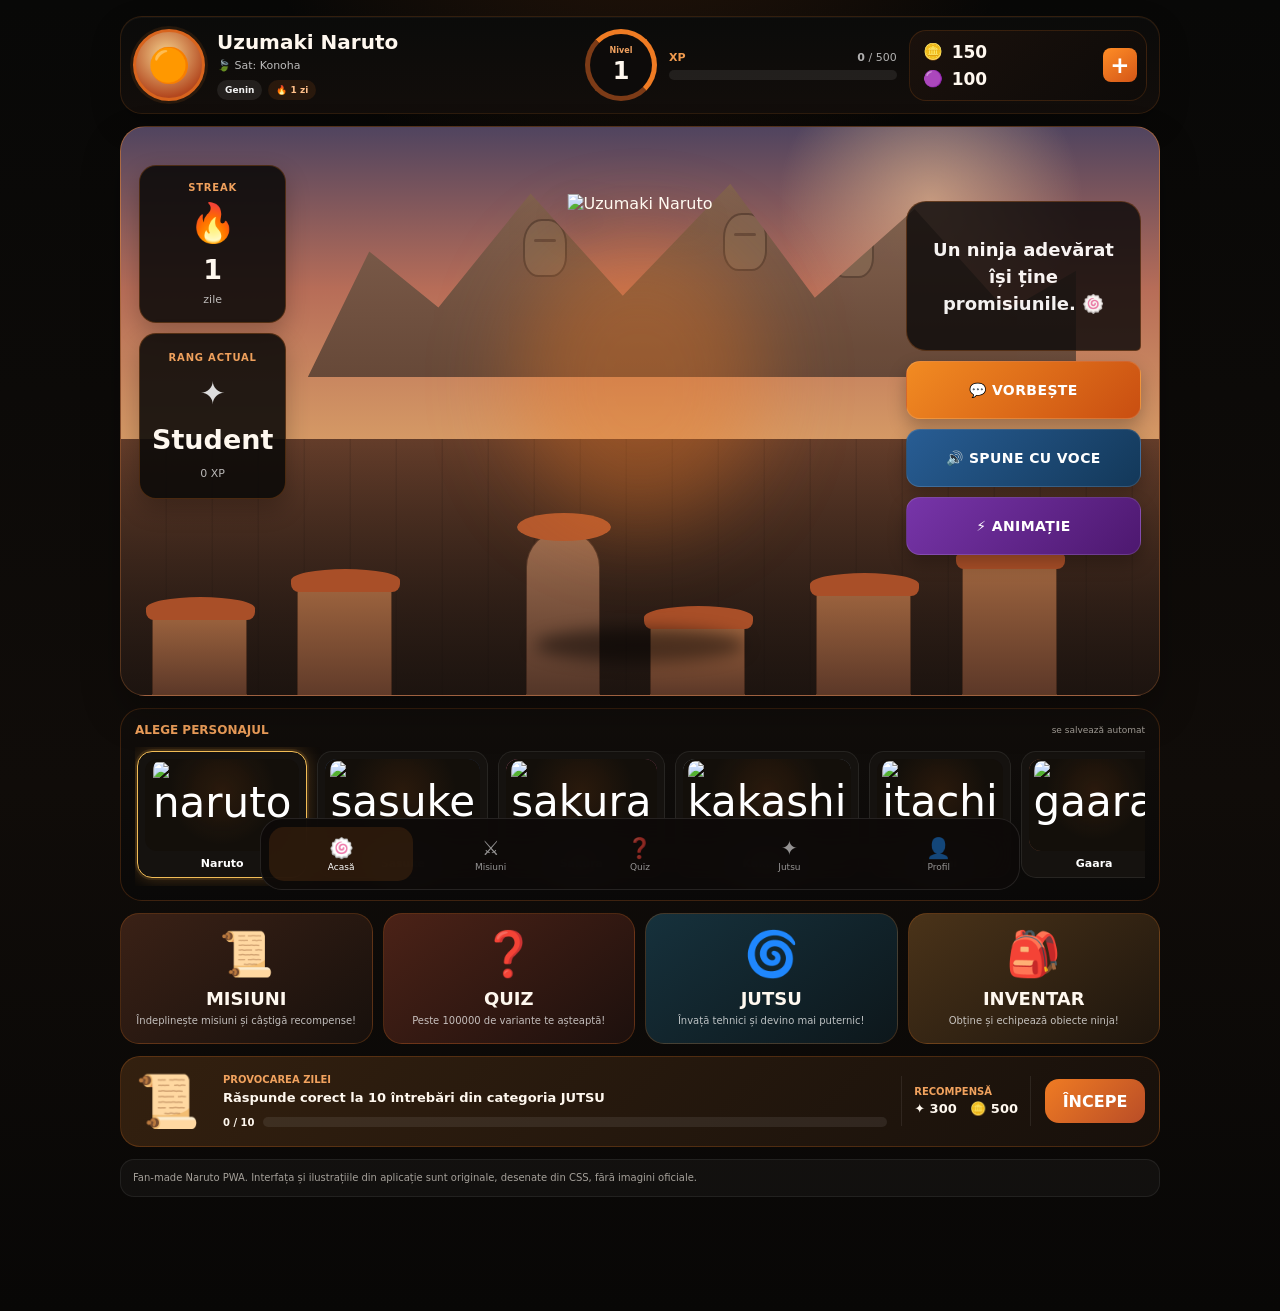
==== index.html @ 69f76f9d "Add files via upload" ====
<!doctype html>
<html lang="ro">
<head>
<meta charset="utf-8">
<meta name="viewport" content="width=device-width,initial-scale=1,maximum-scale=1,user-scalable=no,viewport-fit=cover">
<meta name="theme-color" content="#0a0908">
<meta name="apple-mobile-web-app-capable" content="yes">
<meta name="apple-mobile-web-app-status-bar-style" content="black-translucent">
<meta name="apple-mobile-web-app-title" content="Naruto Quiz">
<title>Calea Ninja</title>
<link rel="manifest" href="./manifest.json">
<link rel="apple-touch-icon" href="./apple-touch-icon.png">
<link rel="stylesheet" href="./style.css?v=9">
</head>
<body class="naruto-home-v3">

<main class="app ninja-dashboard">

  <section class="ninja-profile-top">
    <div class="profile-left">
      <div id="profilePortrait" class="profile-portrait">
        <span id="profilePortraitEmoji">🟠</span>
      </div>

      <div class="profile-copy">
        <strong id="homeName">Uzumaki Naruto</strong>
        <span id="homeSubtitle">🍃 Sat: Konoha</span>
        <div class="profile-rank-row">
          <span id="homeRank" class="rank-badge">Genin</span>
          <span id="homeStreakMini" class="streak-badge">🔥 1 zi</span>
        </div>
      </div>
    </div>

    <div class="profile-level">
      <div class="level-ring">
        <span>Nivel</span>
        <strong id="homeLevel">1</strong>
      </div>

      <div class="level-xp">
        <div class="level-xp-line">
          <strong>XP</strong>
          <span><b id="homeXP">0</b> / <span id="homeXPGoal">500</span></span>
        </div>
        <div class="progress">
          <div id="homeXPProgress"></div>
        </div>
      </div>
    </div>

    <div class="resource-box">
      <div><span>🪙</span><strong id="homeCoins">150</strong></div>
      <div><span>🟣</span><strong id="homeChakra">100</strong></div>
      <button class="resource-plus" type="button" id="resourcePlus">+</button>
    </div>
  </section>

  <section class="village-scene">
    <div class="scene-sky"></div>
    <div class="scene-mountain">
      <div class="mountain-head m1"></div>
      <div class="mountain-head m2"></div>
      <div class="mountain-head m3"></div>
      <div class="mountain-head m4"></div>
    </div>
    <div class="scene-village">
      <span class="house h1"></span>
      <span class="house h2"></span>
      <span class="house h3"></span>
      <span class="house h4"></span>
      <span class="house h5"></span>
      <span class="tower"></span>
    </div>

    <div class="left-status-panel">
      <div class="status-box">
        <span class="status-label">STREAK</span>
        <strong class="big-fire">🔥</strong>
        <strong id="homeStreakBig">1</strong>
        <span>zile</span>
      </div>

      <div class="status-box rank-box">
        <span class="status-label">RANG ACTUAL</span>
        <strong class="rank-icon">✦</strong>
        <strong id="homeRankBig">Genin</strong>
        <span id="homeRankXP">0 XP</span>
      </div>
    </div>

    <div id="heroCharacter" class="hero-character realistic-mode">
      <div class="hero-aura"></div>
      <div class="hero-shadow"></div>

      <img
        id="heroCharacterImage"
        class="hero-character-image"
        src="./assets/characters/naruto.png"
        alt="Personaj ninja"
      >
    </div>

    <div class="right-action-panel">
      <div id="characterSpeech" class="character-speech show">
        Niciodată nu te da înapoi! Adevăratul ninja nu renunță!
      </div>

      <button id="talkCharacter" class="scene-action orange" type="button">
        💬 VORBEȘTE
      </button>

      <button id="voiceCharacter" class="scene-action blue" type="button">
        🔊 SPUNE CU VOCE
      </button>

      <button id="animateCharacter" class="scene-action purple" type="button">
        ⚡ ANIMAȚIE
      </button>
    </div>
  </section>

  <section class="character-select-panel">
    <div class="panel-title-row">
      <strong>ALEGE PERSONAJUL</strong>
      <span>se salvează automat</span>
    </div>

    <div id="characterCarousel" class="character-carousel">
      <button class="character-tile selected" type="button" data-character="naruto">
        <div class="mini-avatar naruto">
          <img src="./assets/characters/naruto.png" alt="naruto">
        </div>
        <strong>Naruto</strong>
      </button>

      <button class="character-tile" type="button" data-character="sasuke">
        <div class="mini-avatar sasuke">
          <img src="./assets/characters/sasuke.png" alt="sasuke">
        </div>
        <strong>Sasuke</strong>
      </button>

      <button class="character-tile" type="button" data-character="sakura">
        <div class="mini-avatar sakura">
          <img src="./assets/characters/sakura.png" alt="sakura">
        </div>
        <strong>Sakura</strong>
      </button>

      <button class="character-tile" type="button" data-character="kakashi">
        <div class="mini-avatar kakashi">
          <img src="./assets/characters/kakashi.png" alt="kakashi">
        </div>
        <strong>Kakashi</strong>
      </button>

      <button class="character-tile" type="button" data-character="itachi">
        <div class="mini-avatar itachi">
          <img src="./assets/characters/itachi.png" alt="itachi">
        </div>
        <strong>Itachi</strong>
      </button>

      <button class="character-tile" type="button" data-character="gaara">
        <div class="mini-avatar gaara">
          <img src="./assets/characters/gaara.png" alt="gaara">
        </div>
        <strong>Gaara</strong>
      </button>
    </div>
  </section>

  <section class="home-feature-grid">
    <a class="feature-tile missions" href="./missions.html">
      <div class="feature-art">📜</div>
      <strong>MISIUNI</strong>
      <span>Îndeplinește misiuni și câștigă recompense!</span>
    </a>

    <a class="feature-tile quiz" href="./quiz.html">
      <div class="feature-art">❓</div>
      <strong>QUIZ</strong>
      <span>Peste 100000 de variante te așteaptă!</span>
    </a>

    <a class="feature-tile jutsu" href="./jutsu.html">
      <div class="feature-art">🌀</div>
      <strong>JUTSU</strong>
      <span>Învață tehnici și devino mai puternic!</span>
    </a>

    <a class="feature-tile inventory" href="./inventory.html">
      <div class="feature-art">🎒</div>
      <strong>INVENTAR</strong>
      <span>Obține și echipează obiecte ninja!</span>
    </a>
  </section>

  <section class="daily-challenge">
    <div class="challenge-icon">📜</div>

    <div class="challenge-copy">
      <span>PROVOCAREA ZILEI</span>
      <strong>Răspunde corect la 10 întrebări din categoria JUTSU</strong>
      <div class="challenge-progress-row">
        <b id="dailyChallengeProgress">0 / 10</b>
        <div class="progress"><div id="dailyChallengeBar"></div></div>
      </div>
    </div>

    <div class="challenge-reward">
      <span>RECOMPENSĂ</span>
      <strong>✦ 300 &nbsp; 🪙 500</strong>
    </div>

    <a class="primary-btn challenge-start" href="./quiz.html">ÎNCEPE</a>
  </section>

  <p class="notice">
    Fan-made Naruto PWA. Interfața și ilustrațiile din aplicație sunt originale, desenate din CSS, fără imagini oficiale.
  </p>
</main>

<nav class="bottom-nav">
  <button type="button" class="nav-item active" data-page="index.html"><span class="nav-icon">🍥</span><span>Acasă</span></button>
  <button type="button" class="nav-item" data-page="missions.html"><span class="nav-icon">⚔️</span><span>Misiuni</span></button>
  <button type="button" class="nav-item" data-page="quiz.html"><span class="nav-icon">❓</span><span>Quiz</span></button>
  <button type="button" class="nav-item" data-page="jutsu.html"><span class="nav-icon">✦</span><span>Jutsu</span></button>
  <button type="button" class="nav-item" data-page="profile.html"><span class="nav-icon">👤</span><span>Profil</span></button>
</nav>

<script src="./app.js?v=9"></script>

<script>
document.addEventListener("DOMContentLoaded",()=>{

  const characters={
    naruto:{
      image:"./assets/characters/naruto.png",
      fullName:"Uzumaki Naruto",
      village:"Konoha",
      rank:"Genin",
      portrait:"🟠",
      main:"#ef7b23",
      dark:"#a7431c",
      hair:"#f0c33f",
      skin:"#e4ad81",
      band:"#27323a",
      aura:"rgba(239,123,35,.34)",
      emblem:"🌀",
      speech:[
        "Niciodată nu te da înapoi! Adevăratul ninja nu renunță!",
        "Hai să ne antrenăm până ajungem la următorul rang! 🔥",
        "Quiz-ul de azi? Îl terminăm fără să renunțăm! ❓",
        "Un ninja adevărat își ține promisiunile. 🍥"
      ]
    },
    sasuke:{
      image:"./assets/characters/sasuke.png",
      fullName:"Uchiha Sasuke",
      village:"Konoha",
      rank:"Genin",
      portrait:"🔵",
      main:"#263d67",
      dark:"#121a2d",
      hair:"#111217",
      skin:"#dfaa82",
      band:"#313843",
      aura:"rgba(78,120,219,.32)",
      emblem:"⚡",
      speech:[
        "Concentrează-te. Fiecare mișcare contează.",
        "Puterea vine din disciplină, nu din grabă.",
        "Alege răspunsul după ce ai analizat toate variantele.",
        "Antrenamentul începe atunci când ceilalți se opresc."
      ]
    },
    sakura:{
      image:"./assets/characters/sakura.png",
      fullName:"Haruno Sakura",
      village:"Konoha",
      rank:"Chunin",
      portrait:"🌸",
      main:"#c94f7d",
      dark:"#793047",
      hair:"#f083a6",
      skin:"#efb28d",
      band:"#732f46",
      aura:"rgba(235,105,153,.30)",
      emblem:"🌸",
      speech:[
        "Forța și controlul merg împreună. 🌸",
        "Nu subestima niciodată cât de mult poți progresa.",
        "Un ninja bun învață și din greșeli.",
        "Hai să câștigăm XP și să urcăm în rang!"
      ]
    },
    kakashi:{
      image:"./assets/characters/kakashi.png",
      fullName:"Hatake Kakashi",
      village:"Konoha",
      rank:"Jonin",
      portrait:"⚪",
      main:"#48586a",
      dark:"#27303a",
      hair:"#d6d8dc",
      skin:"#cfa27f",
      band:"#273a50",
      aura:"rgba(180,200,220,.26)",
      emblem:"📘",
      speech:[
        "Cei care își abandonează camarazii sunt mai răi decât gunoiul.",
        "Graba te face să ratezi detalii importante.",
        "Citește întrebarea de două ori înainte să răspunzi.",
        "Experiența vine din misiuni, nu doar din teorie."
      ]
    },
    itachi:{
      image:"./assets/characters/itachi.png",
      fullName:"Uchiha Itachi",
      village:"Konoha",
      rank:"ANBU",
      portrait:"🔴",
      main:"#2b2328",
      dark:"#151216",
      hair:"#171217",
      skin:"#d5a17e",
      band:"#34242c",
      aura:"rgba(196,55,63,.30)",
      emblem:"🔴",
      speech:[
        "Adevărata putere începe cu înțelegerea.",
        "Nu tot ceea ce vezi spune întreaga poveste.",
        "Răbdarea este uneori cea mai puternică tehnică.",
        "Învață înainte să judeci."
      ]
    },
    gaara:{
      image:"./assets/characters/gaara.png",
      fullName:"Gaara",
      village:"Sunagakure",
      rank:"Kazekage",
      portrait:"🟤",
      main:"#6f4231",
      dark:"#40281f",
      hair:"#a64935",
      skin:"#e0a37f",
      band:"#49302b",
      aura:"rgba(190,110,61,.29)",
      emblem:"砂",
      speech:[
        "Protejează ceea ce îți este important.",
        "Singurătatea poate fi transformată în putere.",
        "Un lider bun își înțelege oamenii.",
        "Rămâi calm. Nisipul se mișcă înaintea ta."
      ]
    }
  };

  const profile=NinjaApp.getProfile();
  const xp=Number(profile.xp||0);
  const rank=NinjaApp.rankFromXP(xp);

  const level=Math.max(1,Math.floor(xp/500)+1);
  const levelStart=(level-1)*500;
  const levelGoal=level*500;
  const levelProgress=Math.max(0,Math.min(100,((xp-levelStart)/(levelGoal-levelStart))*100));

  document.getElementById("homeXP").textContent=xp;
  document.getElementById("homeXPGoal").textContent=levelGoal;
  document.getElementById("homeXPProgress").style.width=levelProgress+"%";
  document.getElementById("homeLevel").textContent=level;
  document.getElementById("homeCoins").textContent=profile.coins||150;
  document.getElementById("homeChakra").textContent=Math.max(100,Math.floor(xp/10)+100);
  document.getElementById("homeStreakMini").textContent="🔥 "+(profile.streak||1)+" "+((profile.streak||1)===1?"zi":"zile");
  document.getElementById("homeStreakBig").textContent=profile.streak||1;
  document.getElementById("homeRankBig").textContent=rank;
  document.getElementById("homeRankXP").textContent=xp+" XP";

  const correct=Number(profile.quizCorrect||0);
  const challenge=Math.min(10,correct%11);
  document.getElementById("dailyChallengeProgress").textContent=challenge+" / 10";
  document.getElementById("dailyChallengeBar").style.width=(challenge*10)+"%";

  const hero=document.getElementById("heroCharacter");
  const heroImage=document.getElementById("heroCharacterImage");
  const speech=document.getElementById("characterSpeech");
  const portrait=document.getElementById("profilePortrait");
  const portraitEmoji=document.getElementById("profilePortraitEmoji");
  let active=localStorage.getItem("narutoSelectedCharacter")||"naruto";
  if(!characters[active]) active="naruto";
  let lastSpeech="";

  function applyCharacter(key,announce=true){
    if(!characters[key]) return;
    active=key;
    localStorage.setItem("narutoSelectedCharacter",key);
    const c=characters[key];

    hero.style.setProperty("--hero-main",c.main);
    hero.style.setProperty("--hero-dark",c.dark);
    hero.style.setProperty("--hero-hair",c.hair);
    hero.style.setProperty("--hero-skin",c.skin);
    hero.style.setProperty("--hero-band",c.band);
    hero.style.setProperty("--hero-aura",c.aura);
    heroImage.src=c.image;
    heroImage.alt=c.fullName;

    const oldEmblem=document.getElementById("heroEmblem");
    if(oldEmblem) oldEmblem.textContent=c.emblem;
    document.getElementById("homeName").textContent=c.fullName;
    document.getElementById("homeSubtitle").textContent="🍃 Sat: "+c.village;
    document.getElementById("homeRank").textContent=c.rank;
    portraitEmoji.textContent=c.portrait;

    document.querySelectorAll(".character-tile").forEach(tile=>{
      tile.classList.toggle("selected",tile.dataset.character===key);
    });

    if(announce){
      speech.textContent="Ai ales "+c.fullName+".";
      speech.classList.add("show");
      setTimeout(()=>speech.classList.remove("show"),2200);
    }
  }

  function randomSpeech(){
    const c=characters[active];
    let choices=c.speech.filter(s=>s!==lastSpeech);
    if(!choices.length) choices=c.speech.slice();
    const text=choices[Math.floor(Math.random()*choices.length)];
    lastSpeech=text;
    return text;
  }

  function showSpeech(useVoice){
    const text=randomSpeech();
    speech.textContent=text;
    speech.classList.add("show");
    hero.classList.add("talking");

    setTimeout(()=>{
      speech.classList.remove("show");
      hero.classList.remove("talking");
    },5000);

    if(useVoice && "speechSynthesis" in window){
      speechSynthesis.cancel();
      const utterance=new SpeechSynthesisUtterance(text);
      utterance.lang="ro-RO";
      utterance.rate=.94;
      utterance.pitch=1;
      utterance.onend=()=>hero.classList.remove("talking");
      speechSynthesis.speak(utterance);
    }
  }

  document.querySelectorAll(".character-tile").forEach(tile=>{
    tile.addEventListener("click",()=>applyCharacter(tile.dataset.character,true));
  });

  document.getElementById("talkCharacter").addEventListener("click",()=>showSpeech(false));
  document.getElementById("voiceCharacter").addEventListener("click",()=>showSpeech(true));

  document.getElementById("animateCharacter").addEventListener("click",()=>{
    hero.classList.remove("attack");
    void hero.offsetWidth;
    hero.classList.add("attack");
    speech.textContent="Jutsu de antrenament! ⚡";
    speech.classList.add("show");
    setTimeout(()=>{
      hero.classList.remove("attack");
      speech.classList.remove("show");
    },1700);
  });

  document.getElementById("resourcePlus").addEventListener("click",()=>{
    alert("Magazinul de Ryo și chakra îl putem adăuga în următoarea versiune.");
  });

  applyCharacter(active,false);
  setTimeout(()=>showSpeech(false),900);
});
</script>

</body>
</html>
---- style.css ----
:root{
  --bg:#0c0a09;
  --panel:#17120f;
  --panel2:#211812;
  --line:rgba(255,255,255,.10);
  --text:#fff8ef;
  --muted:rgba(255,248,239,.62);
  --accent:#ef7b23;
  --accent2:#b94d27;
  --gold:#f0c765;
  --green:#5fd68a;
  --red:#ee6269;
}
*{box-sizing:border-box}
html{background:var(--bg);color-scheme:dark}
body{
  margin:0;
  min-height:100vh;
  min-height:100dvh;
  color:var(--text);
  background:
    radial-gradient(circle at 15% 0%,rgba(239,123,35,.20),transparent 28%),
    radial-gradient(circle at 92% 25%,rgba(185,77,39,.16),transparent 30%),
    linear-gradient(180deg,#0c0a09,#120d0b 62%,#090807);
  font-family:Inter,system-ui,-apple-system,BlinkMacSystemFont,"Segoe UI",sans-serif;
  -webkit-tap-highlight-color:transparent;
}
button,input,select{font:inherit}
button{touch-action:manipulation}
a{color:inherit}
.app{
  width:min(calc(100% - 24px),760px);
  margin:0 auto;
  padding:calc(env(safe-area-inset-top) + 16px) 0 calc(104px + env(safe-area-inset-bottom));
}
.topbar{
  display:flex;align-items:center;justify-content:space-between;gap:12px;margin-bottom:14px
}
.brand{min-width:0}
.brand small{
  display:block;color:var(--accent);font-size:10px;font-weight:900;letter-spacing:2.8px
}
.brand h1{margin:5px 0 0;font-size:30px;line-height:1.05}
.hero,.card{
  border:1px solid var(--line);
  border-radius:24px;
  background:linear-gradient(145deg,rgba(255,255,255,.07),rgba(255,255,255,.025));
  backdrop-filter:blur(14px);
  -webkit-backdrop-filter:blur(14px);
}
.hero{position:relative;overflow:hidden;padding:20px}
.hero:before{
  content:"";position:absolute;width:180px;height:180px;right:-80px;top:-85px;border-radius:50%;
  background:rgba(239,123,35,.18);filter:blur(12px)
}
.kicker{color:var(--accent);font-size:10px;font-weight:900;letter-spacing:2px}
.hero h2{margin:8px 0 7px;font-size:26px}
.hero p{margin:0;color:var(--muted);line-height:1.55}
.install-btn,.primary-btn,.ghost-btn,.danger-btn{
  border:0;border-radius:14px;min-height:44px;padding:10px 13px;cursor:pointer
}
.install-btn,.primary-btn{
  background:linear-gradient(135deg,var(--accent),var(--accent2));
  color:white;font-weight:800
}
.ghost-btn{background:rgba(255,255,255,.07);color:white}
.danger-btn{
  background:rgba(238,98,105,.13);color:#ffc0c3;border:1px solid rgba(238,98,105,.24)
}
.stats{
  display:grid;grid-template-columns:repeat(4,minmax(0,1fr));gap:8px;margin-top:15px
}
.stat{
  padding:11px 8px;border:1px solid rgba(255,255,255,.07);border-radius:15px;
  background:rgba(255,255,255,.04);text-align:center
}
.stat strong{display:block;font-size:17px}
.stat span{display:block;margin-top:3px;color:var(--muted);font-size:8px;font-weight:800;letter-spacing:1px}
.section-title{
  display:flex;align-items:flex-end;justify-content:space-between;gap:12px;margin:20px 2px 9px
}
.section-title h2{margin:0;font-size:20px}
.section-title span{color:var(--muted);font-size:10px}
.grid{display:grid;grid-template-columns:repeat(2,minmax(0,1fr));gap:10px}
.action-card{
  display:block;padding:15px;border:1px solid var(--line);border-radius:20px;
  background:rgba(255,255,255,.045);text-decoration:none
}
.action-card .icon{font-size:28px}
.action-card strong{display:block;margin-top:8px;font-size:14px}
.action-card span{display:block;margin-top:4px;color:var(--muted);font-size:10px;line-height:1.4}
.card{padding:16px;margin-top:10px}
.card h3{margin:0 0 8px;font-size:17px}
.muted{color:var(--muted);font-size:12px;line-height:1.5}
.progress{height:10px;overflow:hidden;border-radius:999px;background:rgba(255,255,255,.08)}
.progress>div{
  height:100%;width:0%;border-radius:inherit;background:linear-gradient(90deg,var(--accent2),var(--accent),var(--gold));
  transition:width .35s ease
}
.bottom-nav{
  position:fixed;left:50%;transform:translateX(-50%);
  bottom:calc(10px + env(safe-area-inset-bottom));z-index:1000;
  width:min(calc(100% - 20px),760px);
  display:grid;grid-template-columns:repeat(5,1fr);gap:5px;padding:8px;
  border:1px solid rgba(255,255,255,.10);border-radius:22px;
  background:rgba(13,10,9,.94);backdrop-filter:blur(16px);-webkit-backdrop-filter:blur(16px)
}
.nav-item{
  min-width:0;min-height:54px;padding:6px 2px;border:0;border-radius:15px;background:transparent;
  color:rgba(255,255,255,.56);font-size:9px;cursor:pointer
}
.nav-item span{display:block}
.nav-item .nav-icon{font-size:20px;margin-bottom:2px}
.nav-item.active{background:rgba(239,123,35,.13);color:white}
.quiz-shell{max-width:700px;margin:0 auto}
.quiz-top{display:flex;align-items:center;justify-content:space-between;gap:10px;margin-bottom:10px}
.quiz-badge{
  padding:7px 10px;border-radius:999px;background:rgba(239,123,35,.13);
  color:#ffc28d;font-size:10px;font-weight:900
}
.filters{display:grid;grid-template-columns:repeat(2,minmax(0,1fr));gap:8px;margin-bottom:10px}
.select{
  width:100%;min-height:46px;padding:10px 12px;border:1px solid var(--line);
  border-radius:14px;background:#181310;color:white;outline:none
}
.question-card{
  padding:20px;border:1px solid var(--line);border-radius:24px;background:rgba(255,255,255,.045)
}
.question-card h2{font-size:21px;line-height:1.35;margin:8px 0 18px}
.answers{display:grid;gap:9px}
.answer{
  width:100%;min-height:54px;padding:12px 14px;border:1px solid rgba(255,255,255,.09);
  border-radius:16px;background:rgba(255,255,255,.045);color:white;text-align:left;cursor:pointer
}
.answer.correct{border-color:rgba(95,214,138,.45);background:rgba(95,214,138,.14)}
.answer.wrong{border-color:rgba(238,98,105,.45);background:rgba(238,98,105,.14)}
.answer:disabled{cursor:default}
.quiz-footer{display:flex;align-items:center;justify-content:space-between;gap:10px;margin-top:14px}
.quiz-message{min-height:20px;color:#ffc7a2;font-size:12px}
.mission{
  display:flex;align-items:center;gap:12px;padding:13px 0;border-bottom:1px solid rgba(255,255,255,.06)
}
.mission:last-child{border-bottom:0}
.mission-icon{
  flex:0 0 42px;width:42px;height:42px;display:grid;place-items:center;border-radius:14px;
  background:rgba(239,123,35,.12);font-size:20px
}
.mission-copy{flex:1;min-width:0}
.mission-copy strong{display:block;font-size:13px}
.mission-copy span{display:block;margin-top:3px;color:var(--muted);font-size:10px}
.profile-form{display:grid;gap:10px}
.field label{display:block;margin-bottom:5px;color:#f2a66a;font-size:9px;font-weight:900;letter-spacing:1.6px}
.field input,.field select{
  width:100%;min-height:48px;padding:11px 12px;border:1px solid var(--line);
  border-radius:14px;background:#17120f;color:white;outline:none;font-size:16px
}
.jutsu-grid{display:grid;grid-template-columns:repeat(2,minmax(0,1fr));gap:9px}
.jutsu{
  padding:14px;border:1px solid var(--line);border-radius:18px;background:rgba(255,255,255,.04)
}
.jutsu strong{display:block;font-size:13px}
.jutsu span{display:block;margin-top:5px;color:var(--muted);font-size:10px;line-height:1.4}
.rank-chip{
  display:inline-block;margin-top:8px;padding:4px 7px;border-radius:999px;
  background:rgba(240,199,101,.10);color:#f4d889;font-size:8px;font-weight:900
}
.notice{
  margin-top:12px;padding:11px 12px;border:1px solid rgba(255,255,255,.07);
  border-radius:14px;background:rgba(255,255,255,.035);color:var(--muted);font-size:10px;line-height:1.45
}
@media(max-width:520px){
  .stats{grid-template-columns:repeat(2,minmax(0,1fr))}
  .grid,.jutsu-grid{grid-template-columns:1fr}
  .brand h1{font-size:27px}
}
@media(max-width:360px){
  .app{width:min(calc(100% - 16px),760px)}
  .bottom-nav{width:calc(100% - 12px)}
  .nav-item{font-size:8px}
  .nav-item .nav-icon{font-size:18px}
}
@media(prefers-reduced-motion:reduce){
  *{scroll-behavior:auto!important;transition:none!important;animation:none!important}
}


/* =========================================================
   PERSONAJ NINJA ANIMAT - HOME v2
========================================================= */

.character-card{
  position:relative;
  overflow:hidden;
  margin-top:14px;
  padding:18px;
  border:1px solid var(--line);
  border-radius:24px;
  background:
    radial-gradient(circle at 50% 20%,rgba(239,123,35,.16),transparent 34%),
    linear-gradient(145deg,rgba(255,255,255,.065),rgba(255,255,255,.025));
}

.character-stage{
  position:relative;
  display:grid;
  place-items:center;
  min-height:250px;
  border-radius:20px;
  background:
    radial-gradient(circle at 50% 72%,rgba(239,123,35,.10),transparent 34%),
    rgba(255,255,255,.025);
  overflow:hidden;
}

.character-aura{
  position:absolute;
  width:150px;
  height:150px;
  border-radius:50%;
  background:rgba(239,123,35,.16);
  filter:blur(24px);
  animation:ninjaAura 2.6s ease-in-out infinite;
}

.character-avatar{
  position:relative;
  z-index:2;
  width:150px;
  height:190px;
  display:grid;
  place-items:center;
  transform-origin:50% 100%;
  animation:ninjaIdle 2.2s ease-in-out infinite;
}

.ninja-head{
  position:absolute;
  top:16px;
  width:88px;
  height:88px;
  border-radius:50%;
  background:linear-gradient(145deg,#f4c39c,#c88962);
  border:3px solid rgba(255,255,255,.18);
  box-shadow:0 9px 24px rgba(0,0,0,.28);
}

.ninja-hair{
  position:absolute;
  top:-9px;
  left:7px;
  right:7px;
  height:38px;
  border-radius:50% 50% 36% 36%;
  background:var(--char-hair,#1d1715);
  clip-path:polygon(0 50%,10% 18%,22% 34%,33% 0,44% 35%,56% 5%,66% 34%,80% 8%,100% 52%,92% 100%,8% 100%);
}

.ninja-band{
  position:absolute;
  left:4px;
  right:4px;
  top:31px;
  height:19px;
  border-radius:8px;
  background:var(--char-band,#343434);
  border:1px solid rgba(255,255,255,.24);
}

.ninja-band::after{
  content:"◉";
  position:absolute;
  left:50%;
  top:50%;
  transform:translate(-50%,-52%);
  color:#ddd;
  font-size:11px;
}

.ninja-eye{
  position:absolute;
  top:56px;
  width:11px;
  height:7px;
  border-radius:50%;
  background:#19130f;
  animation:ninjaBlink 4.5s infinite;
}
.ninja-eye.left{left:25px}
.ninja-eye.right{right:25px}

.ninja-mouth{
  position:absolute;
  left:50%;
  bottom:13px;
  width:18px;
  height:6px;
  transform:translateX(-50%);
  border-bottom:2px solid rgba(72,32,24,.7);
  border-radius:50%;
}

.ninja-body{
  position:absolute;
  top:94px;
  width:104px;
  height:90px;
  border-radius:26px 26px 18px 18px;
  background:linear-gradient(150deg,var(--char-main,#ef7b23),var(--char-dark,#9f3f20));
  border:2px solid rgba(255,255,255,.12);
  box-shadow:0 12px 24px rgba(0,0,0,.25);
}

.ninja-body::before,
.ninja-body::after{
  content:"";
  position:absolute;
  top:14px;
  width:26px;
  height:72px;
  border-radius:14px;
  background:var(--char-dark,#9f3f20);
}
.ninja-body::before{left:-17px;transform:rotate(10deg)}
.ninja-body::after{right:-17px;transform:rotate(-10deg)}

.ninja-emblem{
  position:absolute;
  left:50%;
  top:22px;
  transform:translateX(-50%);
  width:34px;
  height:34px;
  display:grid;
  place-items:center;
  border-radius:50%;
  background:rgba(0,0,0,.20);
  color:white;
  font-size:16px;
}

.character-shadow{
  position:absolute;
  bottom:25px;
  width:120px;
  height:22px;
  border-radius:50%;
  background:rgba(0,0,0,.34);
  filter:blur(7px);
  animation:ninjaShadow 2.2s ease-in-out infinite;
}

.character-bubble{
  position:absolute;
  z-index:5;
  top:12px;
  right:12px;
  width:min(220px,58%);
  padding:10px 12px;
  border:1px solid rgba(255,255,255,.10);
  border-radius:16px 16px 5px 16px;
  background:rgba(15,12,10,.92);
  color:white;
  font-size:11px;
  line-height:1.45;
  opacity:0;
  transform:translateY(6px) scale(.96);
  transition:.24s ease;
  pointer-events:none;
}
.character-bubble.show{
  opacity:1;
  transform:translateY(0) scale(1);
}

.character-info{
  display:flex;
  align-items:center;
  justify-content:space-between;
  gap:12px;
  margin-top:12px;
}
.character-name-wrap{min-width:0}
.character-name-wrap small{
  display:block;
  color:var(--muted);
  font-size:9px;
  font-weight:850;
  letter-spacing:1.4px;
}
.character-name-wrap strong{
  display:block;
  margin-top:3px;
  font-size:19px;
}

.character-actions{
  display:flex;
  flex-wrap:wrap;
  gap:8px;
  margin-top:12px;
}
.character-actions button{
  flex:1 1 120px;
}

.character-picker{
  display:grid;
  grid-template-columns:repeat(3,minmax(0,1fr));
  gap:8px;
  margin-top:12px;
}
.character-choice{
  min-height:72px;
  padding:9px;
  border:1px solid rgba(255,255,255,.08);
  border-radius:16px;
  background:rgba(255,255,255,.035);
  color:white;
  text-align:center;
  cursor:pointer;
}
.character-choice.selected{
  border-color:rgba(239,123,35,.55);
  background:rgba(239,123,35,.10);
  box-shadow:0 0 0 2px rgba(239,123,35,.08);
}
.character-choice span{
  display:block;
  font-size:25px;
}
.character-choice strong{
  display:block;
  margin-top:4px;
  font-size:10px;
}

.character-avatar.talking{
  animation:ninjaTalk .36s ease-in-out infinite alternate;
}
.character-avatar.attack{
  animation:ninjaAttack .55s ease;
}

@keyframes ninjaIdle{
  0%,100%{transform:translateY(0) rotate(-.4deg)}
  50%{transform:translateY(-7px) rotate(.6deg)}
}
@keyframes ninjaAura{
  0%,100%{opacity:.45;transform:scale(.88)}
  50%{opacity:.95;transform:scale(1.12)}
}
@keyframes ninjaShadow{
  0%,100%{transform:scaleX(1);opacity:.34}
  50%{transform:scaleX(.84);opacity:.22}
}
@keyframes ninjaBlink{
  0%,43%,47%,100%{transform:scaleY(1)}
  45%{transform:scaleY(.10)}
}
@keyframes ninjaTalk{
  from{transform:translateY(-2px) rotate(-1deg) scale(1)}
  to{transform:translateY(-5px) rotate(1deg) scale(1.025)}
}
@keyframes ninjaAttack{
  0%{transform:translateX(0) rotate(0)}
  35%{transform:translateX(-18px) rotate(-8deg)}
  70%{transform:translateX(18px) rotate(8deg)}
  100%{transform:translateX(0) rotate(0)}
}

@media(max-width:480px){
  .character-stage{min-height:235px}
  .character-avatar{width:135px;height:178px}
  .character-bubble{width:min(205px,62%);font-size:10px}
  .character-picker{grid-template-columns:repeat(2,minmax(0,1fr))}
}

@media(prefers-reduced-motion:reduce){
  .character-avatar,
  .character-aura,
  .character-shadow,
  .character-avatar.talking,
  .character-avatar.attack{
    animation:none!important;
  }
}


/* =========================================================
   NARUTO HOME v3 - MOCKUP STYLE
========================================================= */

.naruto-home-v3{
  background:
    radial-gradient(circle at 50% -15%,rgba(242,112,30,.16),transparent 25%),
    linear-gradient(180deg,#080807,#100c09 60%,#080706);
}

.ninja-dashboard{
  width:min(calc(100% - 16px),1040px);
}

.ninja-profile-top{
  display:grid;
  grid-template-columns:minmax(0,1.2fr) minmax(230px,.85fr) minmax(190px,.65fr);
  gap:12px;
  align-items:center;
  padding:12px;
  border:1px solid rgba(238,126,35,.15);
  border-radius:22px;
  background:
    linear-gradient(180deg,rgba(11,11,10,.97),rgba(19,14,11,.96));
  box-shadow:
    inset 0 1px 0 rgba(255,255,255,.035),
    0 12px 30px rgba(0,0,0,.22);
}

.profile-left{
  display:flex;
  align-items:center;
  gap:12px;
  min-width:0;
}

.profile-portrait{
  flex:0 0 72px;
  display:grid;
  place-items:center;
  width:72px;
  height:72px;
  border:3px solid #d8641d;
  border-radius:50%;
  background:
    radial-gradient(circle at 45% 35%,#f5d38f,#b3481f 74%);
  box-shadow:0 0 0 3px rgba(238,126,35,.10);
  font-size:34px;
}

.profile-copy{min-width:0}
.profile-copy>strong{
  display:block;
  overflow:hidden;
  font-size:20px;
  text-overflow:ellipsis;
  white-space:nowrap;
}
.profile-copy>span{
  display:block;
  margin-top:5px;
  color:rgba(255,255,255,.72);
  font-size:11px;
}
.profile-rank-row{
  display:flex;
  flex-wrap:wrap;
  gap:6px;
  margin-top:8px;
}
.rank-badge,.streak-badge{
  padding:5px 8px;
  border-radius:999px;
  font-size:9px;
  font-weight:900;
}
.rank-badge{
  background:rgba(255,255,255,.08);
  color:#f2f2f2;
}
.streak-badge{
  background:rgba(239,123,35,.11);
  color:#ffc08a;
}

.profile-level{
  display:grid;
  grid-template-columns:72px minmax(0,1fr);
  gap:12px;
  align-items:center;
}
.level-ring{
  position:relative;
  display:grid;
  place-items:center;
  width:72px;
  height:72px;
  border:5px solid #7c3b17;
  border-top-color:#ef7b23;
  border-right-color:#ef7b23;
  border-radius:50%;
  background:#0d0b0a;
}
.level-ring span{
  position:absolute;
  top:12px;
  color:#f0a15f;
  font-size:8px;
  font-weight:900;
}
.level-ring strong{
  margin-top:11px;
  font-size:24px;
}
.level-xp{min-width:0}
.level-xp-line{
  display:flex;
  justify-content:space-between;
  gap:10px;
  margin-bottom:6px;
  font-size:11px;
}
.level-xp-line strong{color:#f19b4e}
.level-xp-line span{color:rgba(255,255,255,.68)}

.resource-box{
  position:relative;
  display:grid;
  gap:7px;
  padding:11px 48px 11px 13px;
  border:1px solid rgba(239,123,35,.16);
  border-radius:17px;
  background:linear-gradient(135deg,#1a110c,#0e0b09);
}
.resource-box>div{
  display:flex;
  align-items:center;
  gap:9px;
}
.resource-box strong{font-size:17px}
.resource-plus{
  position:absolute;
  right:9px;
  top:50%;
  transform:translateY(-50%);
  width:34px;
  height:34px;
  border:0;
  border-radius:8px;
  background:linear-gradient(145deg,#ff8d26,#d45617);
  color:white;
  font-size:23px;
  font-weight:800;
  cursor:pointer;
}

.village-scene{
  position:relative;
  min-height:570px;
  overflow:hidden;
  margin-top:12px;
  border:1px solid rgba(239,123,35,.16);
  border-radius:25px;
  background:
    linear-gradient(180deg,#8e5c46 0%,#b97853 19%,#7b4a32 44%,#33231b 100%);
  box-shadow:0 18px 38px rgba(0,0,0,.27);
}

.scene-sky{
  position:absolute;
  inset:0 0 45% 0;
  background:
    radial-gradient(circle at 78% 24%,rgba(255,208,155,.55),transparent 18%),
    linear-gradient(180deg,#50445f,#b76d58 52%,#d59965);
}

.scene-mountain{
  position:absolute;
  left:18%;
  right:8%;
  top:10%;
  height:34%;
  clip-path:polygon(0 100%,8% 35%,17% 64%,29% 5%,41% 58%,55% 0,66% 59%,79% 13%,91% 66%,100% 45%,100% 100%);
  background:
    linear-gradient(180deg,#80624f,#5f4435);
  opacity:.93;
}
.mountain-head{
  position:absolute;
  top:18%;
  width:44px;
  height:58px;
  border-radius:42% 42% 35% 35%;
  border:2px solid rgba(42,28,21,.45);
  background:rgba(129,101,80,.85);
}
.mountain-head::before{
  content:"";
  position:absolute;
  left:9px;
  right:9px;
  top:18px;
  height:3px;
  border-radius:3px;
  background:rgba(66,46,36,.5);
}
.m1{left:28%}.m2{left:40%;top:12%}.m3{left:54%;top:15%}.m4{left:68%;top:19%}

.scene-village{
  position:absolute;
  left:0;
  right:0;
  bottom:0;
  height:45%;
  background:
    linear-gradient(180deg,rgba(37,23,17,.12),rgba(20,14,11,.72)),
    repeating-linear-gradient(90deg,transparent 0 44px,rgba(0,0,0,.10) 45px 46px);
}
.house{
  position:absolute;
  bottom:0;
  width:95px;
  height:100px;
  border-radius:8px 8px 0 0;
  background:linear-gradient(180deg,#9f653f,#5c3828);
  border:1px solid rgba(43,24,16,.55);
}
.house::before{
  content:"";
  position:absolute;
  left:-7px;
  top:-15px;
  width:109px;
  height:23px;
  border-radius:50% 50% 8px 8px;
  background:#a94f28;
}
.h1{left:3%;height:84px}
.h2{left:17%;height:120px;bottom:-8px}
.h3{left:67%;height:108px}
.h4{left:81%;height:135px}
.h5{left:51%;height:75px}
.tower{
  position:absolute;
  left:39%;
  bottom:0;
  width:74px;
  height:165px;
  border-radius:38px 38px 0 0;
  background:linear-gradient(180deg,#9c6c4f,#543628);
  border:1px solid rgba(45,26,18,.6);
}
.tower::before{
  content:"";
  position:absolute;
  left:-10px;
  top:-18px;
  width:94px;
  height:28px;
  border-radius:50%;
  background:#b3582d;
}

.left-status-panel{
  position:absolute;
  z-index:6;
  left:18px;
  top:38px;
  display:grid;
  gap:10px;
  width:145px;
}
.status-box{
  display:grid;
  place-items:center;
  min-height:158px;
  padding:12px;
  border:1px solid rgba(239,123,35,.25);
  border-radius:17px;
  background:rgba(11,10,9,.88);
  box-shadow:0 10px 24px rgba(0,0,0,.24);
}
.status-label{
  color:#efa05c;
  font-size:10px;
  font-weight:900;
  letter-spacing:.8px;
}
.big-fire{font-size:38px}
.status-box>strong:not(.big-fire):not(.rank-icon){
  font-size:27px;
}
.status-box>span:last-child{
  color:rgba(255,255,255,.70);
  font-size:11px;
}
.rank-box{min-height:166px}
.rank-icon{font-size:31px;color:#ddd}

.hero-character{
  --hero-main:#ef7b23;
  --hero-dark:#a7431c;
  --hero-hair:#f0c33f;
  --hero-skin:#e4ad81;
  --hero-band:#27323a;
  --hero-aura:rgba(239,123,35,.34);

  position:absolute;
  z-index:5;
  left:50%;
  bottom:15px;
  width:330px;
  height:500px;
  transform:translateX(-50%);
}
.hero-aura{
  position:absolute;
  left:50%;
  top:13%;
  width:250px;
  height:290px;
  transform:translateX(-50%);
  border-radius:50%;
  background:var(--hero-aura);
  filter:blur(42px);
  animation:heroAura 2.8s ease-in-out infinite;
}
.hero-shadow{
  position:absolute;
  left:50%;
  bottom:18px;
  width:210px;
  height:34px;
  transform:translateX(-50%);
  border-radius:50%;
  background:rgba(0,0,0,.45);
  filter:blur(8px);
  animation:heroShadow 2.2s ease-in-out infinite;
}
.hero-ninja{
  position:absolute;
  left:50%;
  bottom:30px;
  width:260px;
  height:425px;
  transform:translateX(-50%);
  transform-origin:50% 100%;
  animation:heroIdle 2.2s ease-in-out infinite;
}
.hero-head{
  position:absolute;
  z-index:4;
  left:50%;
  top:12px;
  width:130px;
  height:136px;
  transform:translateX(-50%);
  border-radius:46% 46% 42% 42%;
  background:linear-gradient(145deg,var(--hero-skin),#b77b5e);
  border:3px solid rgba(255,255,255,.14);
  box-shadow:0 10px 24px rgba(0,0,0,.28);
}
.hero-hair{
  position:absolute;
  left:-10px;
  right:-10px;
  top:-24px;
  height:72px;
  background:var(--hero-hair);
  clip-path:polygon(0 67%,8% 21%,17% 46%,27% 0,37% 42%,48% 8%,58% 44%,70% 0,79% 47%,92% 19%,100% 69%,90% 100%,8% 100%);
}
.hero-band{
  position:absolute;
  left:2px;
  right:2px;
  top:37px;
  height:31px;
  border-radius:9px;
  background:var(--hero-band);
  border:2px solid rgba(255,255,255,.20);
}
.hero-band span{
  position:absolute;
  left:50%;
  top:50%;
  transform:translate(-50%,-52%);
  color:#dedede;
  font-size:18px;
}
.hero-eye{
  position:absolute;
  top:83px;
  width:15px;
  height:10px;
  border-radius:50%;
  background:#16120f;
  animation:heroBlink 4.7s infinite;
}
.hero-eye.left{left:32px}
.hero-eye.right{right:32px}
.hero-mark{
  position:absolute;
  top:99px;
  width:29px;
  height:2px;
  background:rgba(92,46,33,.5);
  box-shadow:0 6px 0 rgba(92,46,33,.5);
}
.hero-mark.left{left:7px;transform:rotate(10deg)}
.hero-mark.right{right:7px;transform:rotate(-10deg)}
.hero-mouth{
  position:absolute;
  left:50%;
  bottom:16px;
  width:26px;
  height:7px;
  transform:translateX(-50%);
  border-bottom:3px solid rgba(71,37,28,.72);
  border-radius:50%;
}
.hero-neck{
  position:absolute;
  left:50%;
  top:136px;
  width:48px;
  height:45px;
  transform:translateX(-50%);
  background:var(--hero-skin);
}
.hero-body{
  position:absolute;
  left:50%;
  top:165px;
  width:170px;
  height:180px;
  transform:translateX(-50%);
  border-radius:42px 42px 28px 28px;
  background:linear-gradient(150deg,var(--hero-main),var(--hero-dark));
  border:3px solid rgba(255,255,255,.09);
  box-shadow:0 14px 28px rgba(0,0,0,.27);
}
.hero-emblem{
  position:absolute;
  left:50%;
  top:34px;
  transform:translateX(-50%);
  width:48px;
  height:48px;
  display:grid;
  place-items:center;
  border-radius:50%;
  background:rgba(0,0,0,.18);
  font-size:24px;
}
.hero-arm,.hero-leg{
  position:absolute;
  background:var(--hero-dark);
  border:2px solid rgba(255,255,255,.07);
}
.hero-arm{
  top:22px;
  width:48px;
  height:150px;
  border-radius:26px;
}
.hero-arm.left{left:-34px;transform:rotate(16deg)}
.hero-arm.right{right:-34px;transform:rotate(-16deg)}
.hero-leg{
  top:146px;
  width:67px;
  height:180px;
  border-radius:32px 32px 20px 20px;
}
.hero-leg.left{left:10px;transform:rotate(8deg)}
.hero-leg.right{right:10px;transform:rotate(-8deg)}

.right-action-panel{
  position:absolute;
  z-index:7;
  right:18px;
  top:74px;
  display:grid;
  gap:10px;
  width:235px;
}
.character-speech{
  min-height:150px;
  display:grid;
  place-items:center;
  padding:18px;
  border:1px solid rgba(239,123,35,.28);
  border-radius:20px 20px 5px 20px;
  background:rgba(13,11,10,.90);
  color:white;
  font-size:18px;
  font-weight:700;
  line-height:1.5;
  text-align:center;
  opacity:.92;
}
.scene-action{
  min-height:58px;
  border:1px solid rgba(255,255,255,.12);
  border-radius:14px;
  color:white;
  font-size:14px;
  font-weight:900;
  letter-spacing:.4px;
  cursor:pointer;
  box-shadow:0 8px 18px rgba(0,0,0,.26);
}
.scene-action.orange{background:linear-gradient(135deg,#f28b22,#c94e11)}
.scene-action.blue{background:linear-gradient(135deg,#285d94,#133859)}
.scene-action.purple{background:linear-gradient(135deg,#7735a9,#4d186f)}

.character-select-panel{
  margin-top:12px;
  padding:14px;
  border:1px solid rgba(239,123,35,.20);
  border-radius:22px;
  background:linear-gradient(180deg,rgba(18,14,11,.96),rgba(10,9,8,.96));
}
.panel-title-row{
  display:flex;
  justify-content:space-between;
  gap:10px;
  align-items:center;
  margin-bottom:10px;
}
.panel-title-row strong{color:#f0a05b;font-size:12px}
.panel-title-row span{color:var(--muted);font-size:9px}
.character-carousel{
  display:flex;
  gap:10px;
  overflow-x:auto;
  padding:4px 2px 8px;
  scrollbar-width:none;
}
.character-carousel::-webkit-scrollbar{display:none}
.character-tile{
  flex:0 0 116px;
  padding:7px;
  border:1px solid rgba(255,255,255,.08);
  border-radius:15px;
  background:#15120f;
  color:white;
  cursor:pointer;
}
.character-tile.selected{
  border-color:#f2bd57;
  box-shadow:
    0 0 0 2px rgba(241,184,78,.10),
    0 0 18px rgba(240,155,55,.30);
}
.mini-avatar{
  display:grid;
  place-items:center;
  height:92px;
  border-radius:12px;
  background:linear-gradient(145deg,#47362b,#191614);
  font-size:42px;
}
.mini-avatar.naruto{background:linear-gradient(145deg,#d98027,#55321d)}
.mini-avatar.sasuke{background:linear-gradient(145deg,#334a70,#171d2c)}
.mini-avatar.sakura{background:linear-gradient(145deg,#d06b90,#6b2d47)}
.mini-avatar.kakashi{background:linear-gradient(145deg,#707b83,#2d343a)}
.mini-avatar.itachi{background:linear-gradient(145deg,#3b2a30,#171217)}
.mini-avatar.gaara{background:linear-gradient(145deg,#9b5b3c,#4b3025)}
.character-tile strong{
  display:block;
  margin-top:6px;
  font-size:11px;
}

.home-feature-grid{
  display:grid;
  grid-template-columns:repeat(4,minmax(0,1fr));
  gap:10px;
  margin-top:12px;
}
.feature-tile{
  min-width:0;
  padding:14px 12px;
  border:1px solid rgba(239,123,35,.22);
  border-radius:19px;
  text-align:center;
  text-decoration:none;
  background:linear-gradient(145deg,#3a2116,#17100c);
}
.feature-tile.quiz{background:linear-gradient(145deg,#4b2217,#1d100d)}
.feature-tile.jutsu{background:linear-gradient(145deg,#16313c,#0d171b)}
.feature-tile.inventory{background:linear-gradient(145deg,#4a3319,#1d150d)}
.feature-art{font-size:44px}
.feature-tile strong{
  display:block;
  margin-top:8px;
  font-size:18px;
}
.feature-tile span{
  display:block;
  margin-top:5px;
  color:rgba(255,255,255,.72);
  font-size:10px;
  line-height:1.45;
}

.daily-challenge{
  display:grid;
  grid-template-columns:74px minmax(0,1fr) auto auto;
  gap:14px;
  align-items:center;
  margin-top:12px;
  padding:14px;
  border:1px solid rgba(239,123,35,.22);
  border-radius:20px;
  background:linear-gradient(135deg,#33200f,#17100b);
}
.challenge-icon{font-size:52px}
.challenge-copy{min-width:0}
.challenge-copy>span,.challenge-reward>span{
  display:block;
  color:#f1a25e;
  font-size:10px;
  font-weight:900;
}
.challenge-copy>strong{
  display:block;
  margin-top:4px;
  font-size:13px;
  line-height:1.45;
}
.challenge-progress-row{
  display:grid;
  grid-template-columns:auto minmax(0,1fr);
  gap:8px;
  align-items:center;
  margin-top:9px;
}
.challenge-progress-row b{font-size:10px}
.challenge-reward{
  padding:10px 12px;
  border-left:1px solid rgba(255,255,255,.08);
  border-right:1px solid rgba(255,255,255,.08);
}
.challenge-reward strong{
  display:block;
  margin-top:4px;
  white-space:nowrap;
  font-size:13px;
}
.challenge-start{
  text-decoration:none;
  display:grid;
  place-items:center;
  min-width:100px;
}

.hero-character.talking .hero-ninja{
  animation:heroTalk .34s ease-in-out infinite alternate;
}
.hero-character.attack .hero-ninja{
  animation:heroAttack .62s ease;
}

@keyframes heroIdle{
  0%,100%{transform:translateX(-50%) translateY(0) rotate(-.4deg)}
  50%{transform:translateX(-50%) translateY(-7px) rotate(.6deg)}
}
@keyframes heroAura{
  0%,100%{opacity:.50;transform:translateX(-50%) scale(.88)}
  50%{opacity:1;transform:translateX(-50%) scale(1.08)}
}
@keyframes heroShadow{
  0%,100%{transform:translateX(-50%) scaleX(1);opacity:.42}
  50%{transform:translateX(-50%) scaleX(.86);opacity:.27}
}
@keyframes heroBlink{
  0%,45%,49%,100%{transform:scaleY(1)}
  47%{transform:scaleY(.08)}
}
@keyframes heroTalk{
  from{transform:translateX(-50%) translateY(-2px) rotate(-1deg)}
  to{transform:translateX(-50%) translateY(-8px) rotate(1deg)}
}
@keyframes heroAttack{
  0%{transform:translateX(-50%) translateY(0) rotate(0)}
  30%{transform:translateX(calc(-50% - 26px)) translateY(-8px) rotate(-6deg)}
  65%{transform:translateX(calc(-50% + 30px)) translateY(-12px) rotate(8deg)}
  100%{transform:translateX(-50%) translateY(0) rotate(0)}
}

@media(max-width:820px){
  .ninja-profile-top{
    grid-template-columns:1fr 1fr;
  }
  .resource-box{
    grid-column:1 / -1;
    grid-template-columns:1fr 1fr;
  }
  .village-scene{min-height:610px}
  .hero-character{width:280px;height:480px}
  .left-status-panel{left:10px;width:120px}
  .right-action-panel{right:10px;width:205px}
  .character-speech{min-height:135px;font-size:15px}
  .home-feature-grid{grid-template-columns:repeat(2,minmax(0,1fr))}
  .daily-challenge{grid-template-columns:60px minmax(0,1fr)}
  .challenge-reward,.challenge-start{grid-column:2}
}

@media(max-width:560px){
  .ninja-dashboard{width:min(calc(100% - 10px),1040px)}
  .ninja-profile-top{grid-template-columns:1fr}
  .profile-level{grid-template-columns:64px minmax(0,1fr)}
  .level-ring{width:64px;height:64px}
  .resource-box{grid-column:auto}
  .village-scene{min-height:720px}
  .left-status-panel{
    top:14px;
    left:10px;
    width:100px;
  }
  .status-box{
    min-height:118px;
    padding:8px;
  }
  .rank-box{min-height:125px}
  .big-fire{font-size:28px}
  .status-box>strong:not(.big-fire):not(.rank-icon){font-size:20px}
  .hero-character{
    left:48%;
    bottom:94px;
    width:230px;
    height:420px;
  }
  .hero-ninja{width:220px;height:390px}
  .hero-head{width:112px;height:118px}
  .hero-body{top:148px;width:146px;height:162px}
  .hero-leg{height:150px}
  .right-action-panel{
    top:auto;
    left:10px;
    right:10px;
    bottom:10px;
    width:auto;
    grid-template-columns:repeat(3,minmax(0,1fr));
  }
  .character-speech{
    grid-column:1 / -1;
    min-height:78px;
    font-size:13px;
  }
  .scene-action{
    min-height:50px;
    padding:7px;
    font-size:10px;
  }
  .home-feature-grid{grid-template-columns:repeat(2,minmax(0,1fr))}
  .feature-art{font-size:34px}
  .feature-tile strong{font-size:14px}
  .daily-challenge{
    grid-template-columns:1fr;
  }
  .challenge-icon{display:none}
  .challenge-reward,.challenge-start{grid-column:auto}
  .challenge-reward{
    border-left:0;border-right:0;
    border-top:1px solid rgba(255,255,255,.08);
    border-bottom:1px solid rgba(255,255,255,.08);
  }
}

@media(max-width:390px){
  .character-tile{flex-basis:100px}
  .mini-avatar{height:80px}
  .feature-tile{padding:11px 9px}
}



/* =========================================================
   REALISTIC CHARACTER ASSETS MODE v4
========================================================= */

.hero-character.realistic-mode{
  width:360px;
  height:510px;
}

.hero-character-image{
  position:absolute;
  z-index:4;
  left:50%;
  bottom:24px;

  width:auto;
  height:455px;
  max-width:330px;

  object-fit:contain;
  object-position:center bottom;

  transform:translateX(-50%);

  filter:
    drop-shadow(0 18px 18px rgba(0,0,0,.42))
    saturate(1.06)
    contrast(1.03);

  transform-origin:50% 100%;

  animation:
    realisticHeroIdle
    2.6s
    ease-in-out
    infinite;
}

.hero-character.realistic-mode.talking
.hero-character-image{
  animation:
    realisticHeroTalk
    .36s
    ease-in-out
    infinite
    alternate;
}

.hero-character.realistic-mode.attack
.hero-character-image{
  animation:
    realisticHeroAttack
    .65s
    ease;
}

.mini-avatar img{
  width:100%;
  height:100%;

  object-fit:contain;
  object-position:center bottom;
  background:
    radial-gradient(circle at 50% 35%,rgba(239,123,35,.10),transparent 55%),
    #17130f;

  border-radius:inherit;

  filter:
    saturate(1.04)
    contrast(1.04);
}

@keyframes realisticHeroIdle{
  0%,100%{
    transform:
      translateX(-50%)
      translateY(0)
      rotate(-.4deg);
  }

  50%{
    transform:
      translateX(-50%)
      translateY(-8px)
      rotate(.5deg);
  }
}

@keyframes realisticHeroTalk{
  from{
    transform:
      translateX(-50%)
      translateY(-3px)
      scale(1);
  }

  to{
    transform:
      translateX(-50%)
      translateY(-8px)
      scale(1.018);
  }
}

@keyframes realisticHeroAttack{
  0%{
    transform:
      translateX(-50%)
      translateY(0)
      scale(1);
  }

  35%{
    transform:
      translateX(calc(-50% - 24px))
      translateY(-10px)
      rotate(-4deg)
      scale(1.03);
  }

  68%{
    transform:
      translateX(calc(-50% + 30px))
      translateY(-15px)
      rotate(5deg)
      scale(1.06);
  }

  100%{
    transform:
      translateX(-50%)
      translateY(0)
      scale(1);
  }
}

@media(max-width:560px){
  .hero-character.realistic-mode{
    width:240px;
    height:410px;
  }

  .hero-character-image{
    height:365px;
    max-width:235px;
    bottom:22px;
  }
}

@media(prefers-reduced-motion:reduce){
  .hero-character-image,
  .hero-character.realistic-mode.talking .hero-character-image,
  .hero-character.realistic-mode.attack .hero-character-image{
    animation:none!important;
  }
}


/* =========================================================
   NARUTO EXACT IMAGE v5
   imaginea trimisă de utilizator
========================================================= */

.hero-character.realistic-mode
.hero-character-image[src*="naruto.png"]{
  height:468px;
  max-width:300px;
  bottom:18px;

  filter:
    drop-shadow(0 18px 20px rgba(0,0,0,.45))
    saturate(1.03)
    contrast(1.02);
}

.character-tile[data-character="naruto"]
.mini-avatar{
  background:
    radial-gradient(circle at 50% 30%,rgba(239,123,35,.15),transparent 58%),
    #17130f;
}

.character-tile[data-character="naruto"]
.mini-avatar img{
  padding:3px 8px 0;
}

@media(max-width:560px){
  .hero-character.realistic-mode
  .hero-character-image[src*="naruto.png"]{
    height:372px;
    max-width:220px;
    bottom:18px;
  }
}


/* =========================================================
   SASUKE + ITACHI + KAKASHI DIN POZELE TALE v6
========================================================= */

.hero-character.realistic-mode
.hero-character-image[src*="sasuke.png"]{
  height:455px;
  max-width:310px;
  bottom:18px;
}

.hero-character.realistic-mode
.hero-character-image[src*="itachi.png"]{
  height:455px;
  max-width:315px;
  bottom:18px;
}

.hero-character.realistic-mode
.hero-character-image[src*="kakashi.png"]{
  height:465px;
  max-width:300px;
  bottom:18px;
}

.character-tile[data-character="sasuke"] .mini-avatar img,
.character-tile[data-character="itachi"] .mini-avatar img,
.character-tile[data-character="kakashi"] .mini-avatar img{
  object-fit:contain;
  object-position:center bottom;
  padding:2px 5px 0;
}

@media(max-width:560px){
  .hero-character.realistic-mode
  .hero-character-image[src*="sasuke.png"],
  .hero-character.realistic-mode
  .hero-character-image[src*="itachi.png"],
  .hero-character.realistic-mode
  .hero-character-image[src*="kakashi.png"]{
    height:370px;
    max-width:225px;
    bottom:18px;
  }
}


/* =========================================================
   GAARA + SAKURA + ITACHI NOU — v7
========================================================= */

.hero-character.realistic-mode
.hero-character-image[src*="gaara.png"]{
  height:468px;
  max-width:330px;
  bottom:18px;
}

.hero-character.realistic-mode
.hero-character-image[src*="sakura.png"]{
  height:468px;
  max-width:300px;
  bottom:18px;
}

.hero-character.realistic-mode
.hero-character-image[src*="itachi.png"]{
  height:470px;
  max-width:335px;
  bottom:16px;

  filter:
    drop-shadow(
      0 18px 20px
      rgba(0,0,0,.55)
    )
    saturate(1.08)
    contrast(1.06);
}

.character-tile[data-character="gaara"]
.mini-avatar img,
.character-tile[data-character="sakura"]
.mini-avatar img,
.character-tile[data-character="itachi"]
.mini-avatar img{
  object-fit:contain;
  object-position:center bottom;
  padding:2px 5px 0;
}

.character-tile[data-character="itachi"]
.mini-avatar{
  background:
    radial-gradient(
      circle at 50% 35%,
      rgba(190,25,32,.22),
      transparent 60%
    ),
    #140d0f;
}

@media(max-width:560px){

  .hero-character.realistic-mode
  .hero-character-image[src*="gaara.png"],
  .hero-character.realistic-mode
  .hero-character-image[src*="sakura.png"],
  .hero-character.realistic-mode
  .hero-character-image[src*="itachi.png"]{
    height:372px;
    max-width:230px;
    bottom:18px;
  }

}
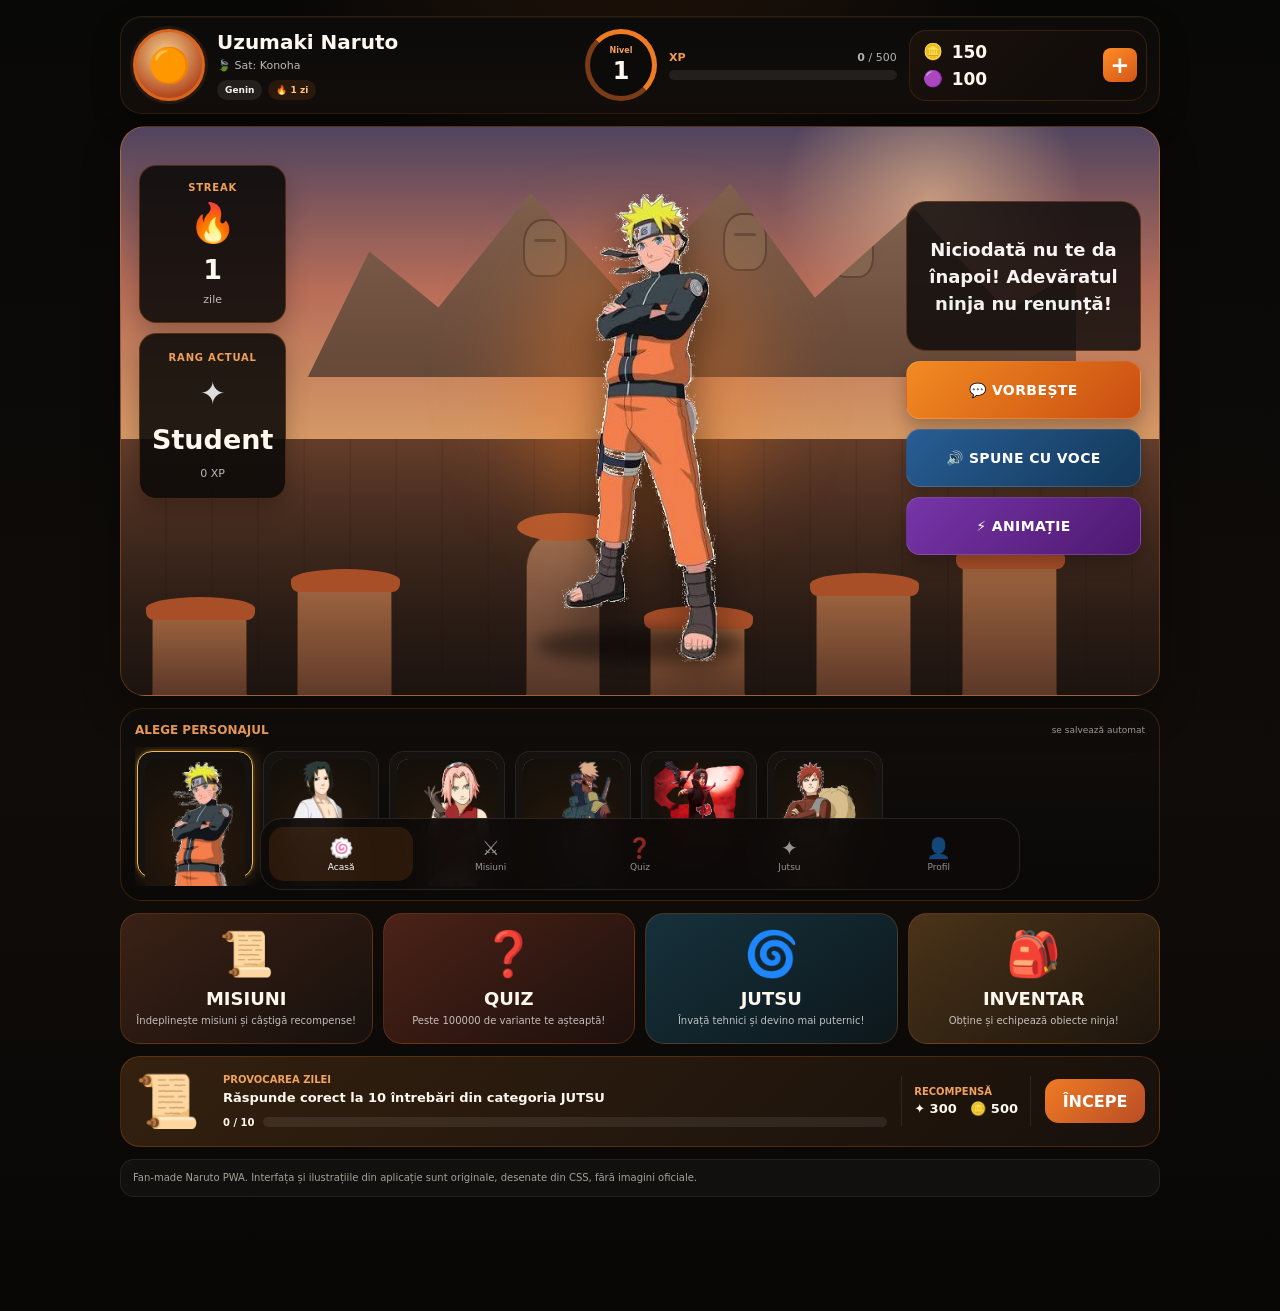
==== commit 030c6399: "Add files via upload" ====
--- a/index.html
+++ b/index.html
@@ -10,7 +10,7 @@
 <title>Calea Ninja</title>
 <link rel="manifest" href="./manifest.json">
 <link rel="apple-touch-icon" href="./apple-touch-icon.png">
-<link rel="stylesheet" href="./style.css?v=9">
+<link rel="stylesheet" href="./style.css?v=10">
 </head>
 <body class="naruto-home-v3">
 
@@ -99,6 +99,20 @@
         src="./assets/characters/naruto.png"
         alt="Personaj ninja"
       >
+
+      <video
+        id="heroHomeVideo"
+        class="hero-home-video"
+        autoplay
+        muted
+        loop
+        playsinline
+        preload="metadata"
+        poster="./assets/characters/naruto.png"
+        aria-label="Video Home"
+      >
+        <source src="./assets/home-video.mp4" type="video/mp4">
+      </video>
     </div>
 
     <div class="right-action-panel">
@@ -230,7 +244,7 @@
   <button type="button" class="nav-item" data-page="profile.html"><span class="nav-icon">👤</span><span>Profil</span></button>
 </nav>
 
-<script src="./app.js?v=9"></script>
+<script src="./app.js?v=10"></script>
 
 <script>
 document.addEventListener("DOMContentLoaded",()=>{
@@ -385,6 +399,19 @@
 
   const hero=document.getElementById("heroCharacter");
   const heroImage=document.getElementById("heroCharacterImage");
+  const heroVideo=document.getElementById("heroHomeVideo");
+
+  // Dacă există assets/home-video.mp4, video-ul înlocuiește imaginea de pe Home.
+  // Dacă fișierul lipsește sau nu poate fi redat, rămâne automat imaginea personajului.
+  if(heroVideo){
+    const showVideo=()=>{
+      hero.classList.add("home-video-ready");
+      heroVideo.play().catch(()=>{});
+    };
+    heroVideo.addEventListener("loadeddata",showVideo,{once:true});
+    heroVideo.addEventListener("canplay",showVideo,{once:true});
+    heroVideo.addEventListener("error",()=>hero.classList.remove("home-video-ready"));
+  }
   const speech=document.getElementById("characterSpeech");
   const portrait=document.getElementById("profilePortrait");
   const portraitEmoji=document.getElementById("profilePortraitEmoji");
--- a/style.css
+++ b/style.css
@@ -1580,3 +1580,48 @@
   }
 
 }
+
+
+/* =========================================================
+   HOME VIDEO v10
+   Pune fisierul: assets/home-video.mp4
+   Video-ul ruleaza automat pe iPhone/Android cand este MUTED.
+========================================================= */
+.hero-home-video{
+  position:absolute;
+  z-index:5;
+  left:50%;
+  bottom:18px;
+  width:min(92vw,360px);
+  height:468px;
+  max-width:330px;
+  object-fit:contain;
+  object-position:center bottom;
+  transform:translateX(-50%);
+  opacity:0;
+  pointer-events:none;
+  filter:drop-shadow(0 18px 20px rgba(0,0,0,.45)) saturate(1.03) contrast(1.02);
+  transition:opacity .25s ease;
+}
+.hero-character.home-video-ready .hero-home-video{opacity:1;}
+.hero-character.home-video-ready .hero-character-image{opacity:0;}
+.hero-character-image{transition:opacity .25s ease;}
+
+.hero-character.realistic-mode.talking .hero-home-video{
+  animation:realisticHeroTalk .36s ease-in-out infinite alternate;
+}
+.hero-character.realistic-mode.attack .hero-home-video{
+  animation:realisticHeroAttack .65s ease;
+}
+
+@media(max-width:560px){
+  .hero-home-video{
+    height:365px;
+    max-width:235px;
+    bottom:22px;
+  }
+}
+
+@media(prefers-reduced-motion:reduce){
+  .hero-home-video{animation:none!important;}
+}
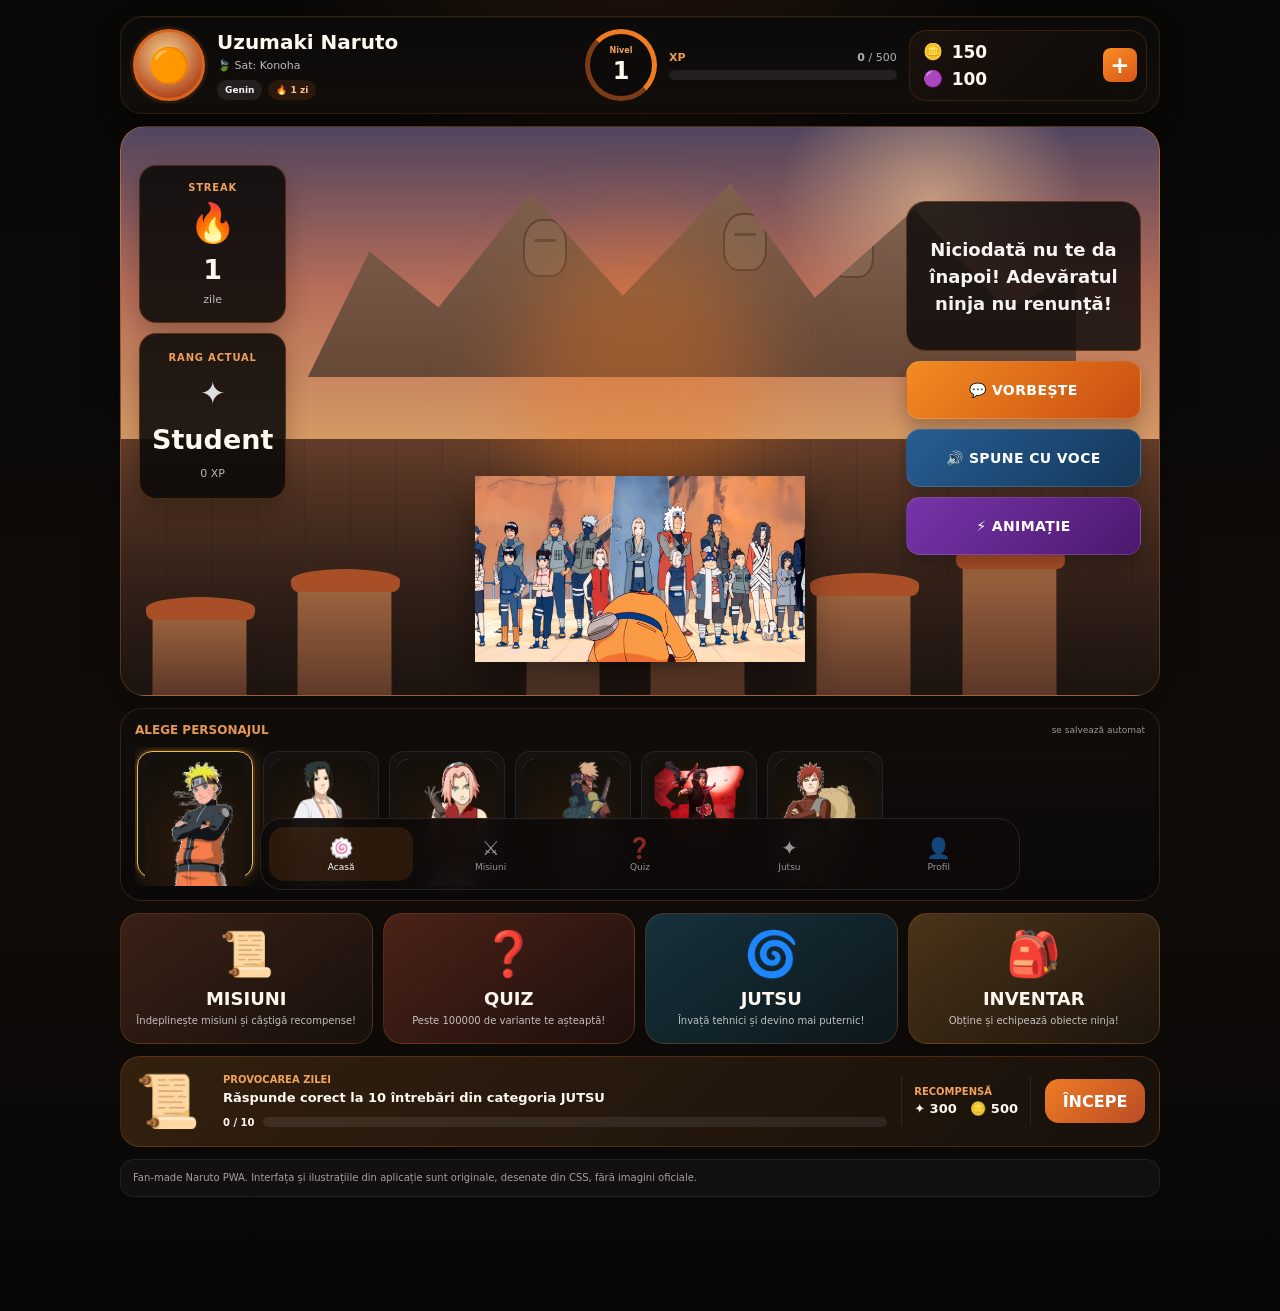
==== commit 0f4b83ca: "Add files via upload" ====
--- a/index.html
+++ b/index.html
@@ -10,7 +10,7 @@
 <title>Calea Ninja</title>
 <link rel="manifest" href="./manifest.json">
 <link rel="apple-touch-icon" href="./apple-touch-icon.png">
-<link rel="stylesheet" href="./style.css?v=10">
+<link rel="stylesheet" href="./style.css?v=12">
 </head>
 <body class="naruto-home-v3">
 
@@ -107,8 +107,9 @@
         muted
         loop
         playsinline
-        preload="metadata"
-        poster="./assets/characters/naruto.png"
+        preload="auto"
+        poster="./assets/home-video-poster.jpg"
+        webkit-playsinline
         aria-label="Video Home"
       >
         <source src="./assets/home-video.mp4" type="video/mp4">
@@ -244,7 +245,7 @@
   <button type="button" class="nav-item" data-page="profile.html"><span class="nav-icon">👤</span><span>Profil</span></button>
 </nav>
 
-<script src="./app.js?v=10"></script>
+<script src="./app.js?v=12"></script>
 
 <script>
 document.addEventListener("DOMContentLoaded",()=>{
@@ -401,16 +402,37 @@
   const heroImage=document.getElementById("heroCharacterImage");
   const heroVideo=document.getElementById("heroHomeVideo");
 
-  // Dacă există assets/home-video.mp4, video-ul înlocuiește imaginea de pe Home.
-  // Dacă fișierul lipsește sau nu poate fi redat, rămâne automat imaginea personajului.
+  // HOME VIDEO v12: video-ul este afisat imediat in locul imaginii.
+  // Imaginea personajului apare doar daca fisierul video chiar esueaza.
   if(heroVideo){
-    const showVideo=()=>{
-      hero.classList.add("home-video-ready");
-      heroVideo.play().catch(()=>{});
+    hero.classList.add("home-video-mode");
+    heroVideo.muted=true;
+    heroVideo.defaultMuted=true;
+    heroVideo.volume=0;
+
+    const tryPlay=()=>{
+      const result=heroVideo.play();
+      if(result && typeof result.catch==="function"){
+        result.catch(()=>{
+          // iOS poate cere prima atingere; video-ul/posterul ramane vizibil.
+          const unlock=()=>{
+            heroVideo.muted=true;
+            heroVideo.play().catch(()=>{});
+            document.removeEventListener("touchstart",unlock,true);
+            document.removeEventListener("pointerdown",unlock,true);
+          };
+          document.addEventListener("touchstart",unlock,true);
+          document.addEventListener("pointerdown",unlock,true);
+        });
+      }
     };
-    heroVideo.addEventListener("loadeddata",showVideo,{once:true});
-    heroVideo.addEventListener("canplay",showVideo,{once:true});
-    heroVideo.addEventListener("error",()=>hero.classList.remove("home-video-ready"));
+
+    if(heroVideo.readyState>=2) tryPlay();
+    else heroVideo.addEventListener("canplay",tryPlay,{once:true});
+
+    heroVideo.addEventListener("error",()=>{
+      hero.classList.remove("home-video-mode");
+    });
   }
   const speech=document.getElementById("characterSpeech");
   const portrait=document.getElementById("profilePortrait");
--- a/style.css
+++ b/style.css
@@ -1599,12 +1599,13 @@
   object-position:center bottom;
   transform:translateX(-50%);
   opacity:0;
+  visibility:hidden;
   pointer-events:none;
   filter:drop-shadow(0 18px 20px rgba(0,0,0,.45)) saturate(1.03) contrast(1.02);
   transition:opacity .25s ease;
 }
-.hero-character.home-video-ready .hero-home-video{opacity:1;}
-.hero-character.home-video-ready .hero-character-image{opacity:0;}
+.hero-character.home-video-mode .hero-home-video{opacity:1; visibility:visible;}
+.hero-character.home-video-mode .hero-character-image{opacity:0!important; visibility:hidden!important;}
 .hero-character-image{transition:opacity .25s ease;}
 
 .hero-character.realistic-mode.talking .hero-home-video{
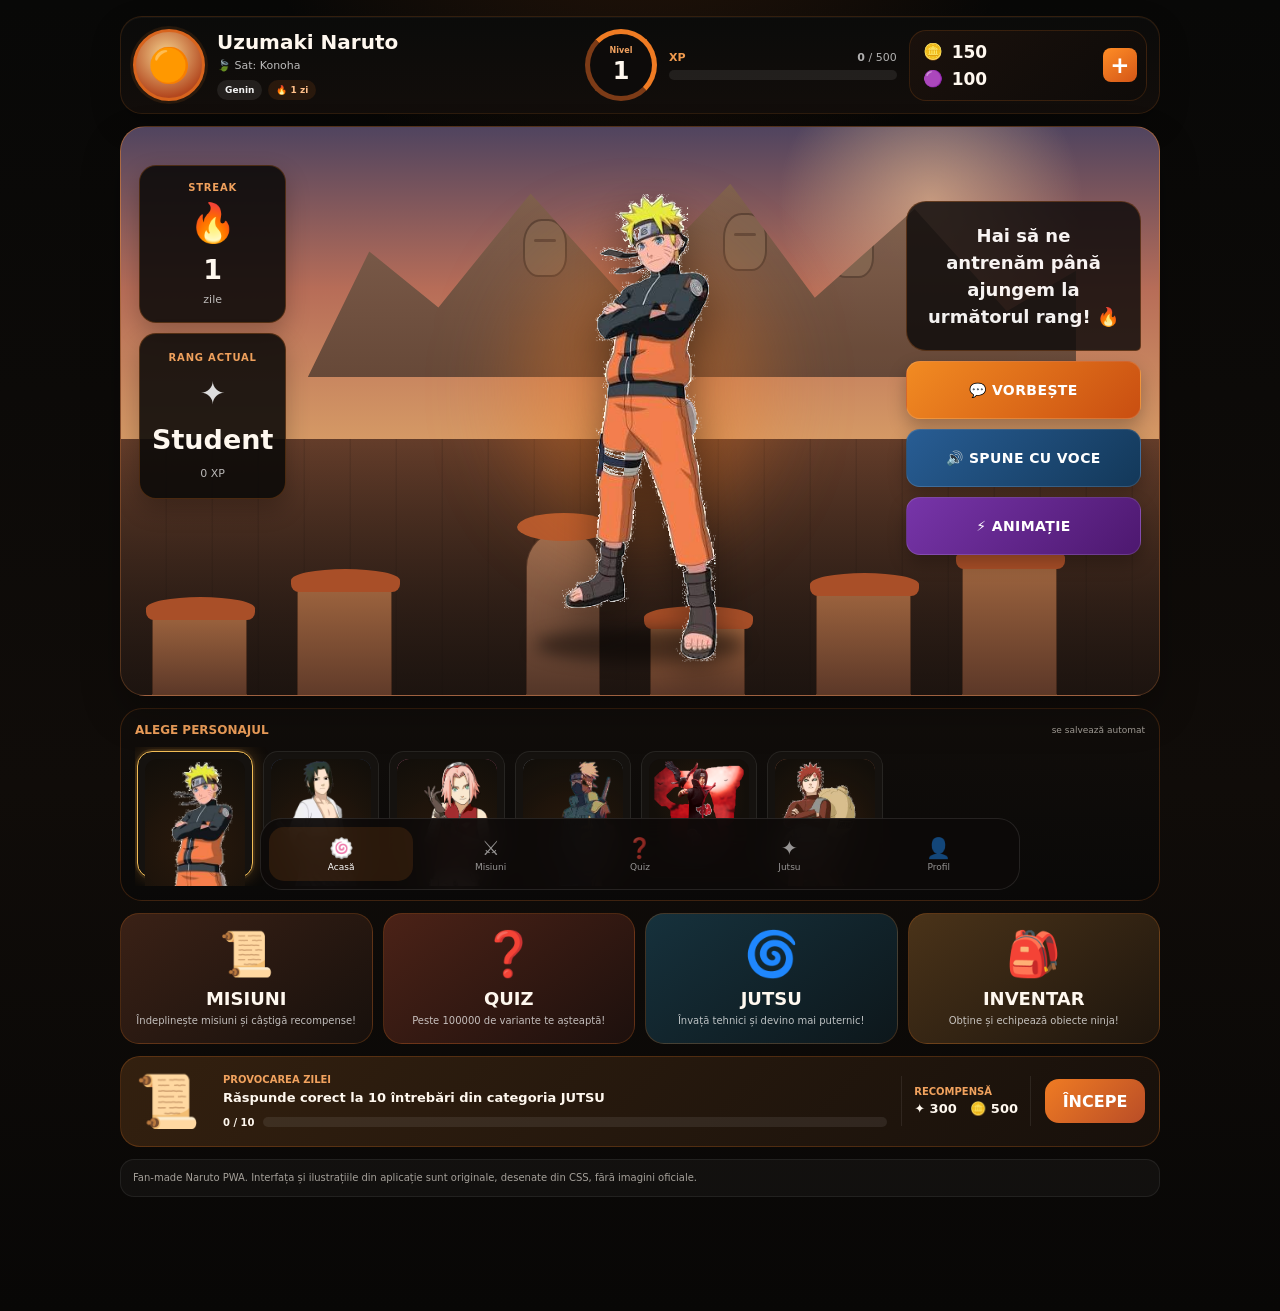
==== commit 56d8a4d0: "Add files via upload" ====
--- a/index.html
+++ b/index.html
@@ -10,7 +10,7 @@
 <title>Calea Ninja</title>
 <link rel="manifest" href="./manifest.json">
 <link rel="apple-touch-icon" href="./apple-touch-icon.png">
-<link rel="stylesheet" href="./style.css?v=12">
+<link rel="stylesheet" href="./style.css?v=15">
 </head>
 <body class="naruto-home-v3">
 
@@ -108,11 +108,12 @@
         loop
         playsinline
         preload="auto"
-        poster="./assets/home-video-poster.jpg"
+        poster="./assets/characters/naruto.png"
         webkit-playsinline
+        disablepictureinpicture
+        controlslist="nodownload noplaybackrate"
         aria-label="Video Home"
       >
-        <source src="./assets/home-video.mp4" type="video/mp4">
       </video>
     </div>
 
@@ -245,7 +246,7 @@
   <button type="button" class="nav-item" data-page="profile.html"><span class="nav-icon">👤</span><span>Profil</span></button>
 </nav>
 
-<script src="./app.js?v=12"></script>
+<script src="./app.js?v=15"></script>
 
 <script>
 document.addEventListener("DOMContentLoaded",()=>{
@@ -253,6 +254,7 @@
   const characters={
     naruto:{
       image:"./assets/characters/naruto.png",
+      video:"./assets/videos/naruto.mp4",
       fullName:"Uzumaki Naruto",
       village:"Konoha",
       rank:"Genin",
@@ -273,6 +275,7 @@
     },
     sasuke:{
       image:"./assets/characters/sasuke.png",
+      video:"./assets/videos/sasuke.mp4",
       fullName:"Uchiha Sasuke",
       village:"Konoha",
       rank:"Genin",
@@ -293,6 +296,7 @@
     },
     sakura:{
       image:"./assets/characters/sakura.png",
+      video:"./assets/videos/sakura.mp4",
       fullName:"Haruno Sakura",
       village:"Konoha",
       rank:"Chunin",
@@ -313,6 +317,7 @@
     },
     kakashi:{
       image:"./assets/characters/kakashi.png",
+      video:"./assets/videos/kakashi.mp4",
       fullName:"Hatake Kakashi",
       village:"Konoha",
       rank:"Jonin",
@@ -333,6 +338,7 @@
     },
     itachi:{
       image:"./assets/characters/itachi.png",
+      video:"./assets/videos/itachi.mp4",
       fullName:"Uchiha Itachi",
       village:"Konoha",
       rank:"ANBU",
@@ -353,6 +359,7 @@
     },
     gaara:{
       image:"./assets/characters/gaara.png",
+      video:"./assets/videos/gaara.mp4",
       fullName:"Gaara",
       village:"Sunagakure",
       rank:"Kazekage",
@@ -402,38 +409,78 @@
   const heroImage=document.getElementById("heroCharacterImage");
   const heroVideo=document.getElementById("heroHomeVideo");
 
-  // HOME VIDEO v12: video-ul este afisat imediat in locul imaginii.
-  // Imaginea personajului apare doar daca fisierul video chiar esueaza.
-  if(heroVideo){
-    hero.classList.add("home-video-mode");
+  // HOME VIDEO v13: fiecare personaj are propriul fisier video.
+  // Daca fisierul lipseste, aplicatia afiseaza automat imaginea personajului.
+  let videoUnlockBound=false;
+
+  function bindVideoUnlock(){
+    if(videoUnlockBound) return;
+    videoUnlockBound=true;
+    const unlock=()=>{
+      if(heroVideo && hero.classList.contains("home-video-mode")){
+        heroVideo.muted=true;
+        heroVideo.defaultMuted=true;
+        heroVideo.play().catch(()=>{});
+      }
+      document.removeEventListener("touchstart",unlock,true);
+      document.removeEventListener("pointerdown",unlock,true);
+      videoUnlockBound=false;
+    };
+    document.addEventListener("touchstart",unlock,true);
+    document.addEventListener("pointerdown",unlock,true);
+  }
+
+  function loadCharacterVideo(c,key,fromUser=false){
+    if(!heroVideo) return;
+
+    heroVideo.pause();
+    heroVideo.removeAttribute("src");
+    heroVideo.load();
+    heroVideo.poster=c.image;
     heroVideo.muted=true;
     heroVideo.defaultMuted=true;
     heroVideo.volume=0;
 
-    const tryPlay=()=>{
+    // Afisam video-ul imediat; daca fisierul nu exista, revenim la poza.
+    hero.classList.add("home-video-mode");
+    heroVideo.src=c.video+"?v=15";
+    heroVideo.dataset.character=key;
+
+    const expectedKey=key;
+    let started=false;
+
+    const startNow=()=>{
+      if(heroVideo.dataset.character!==expectedKey) return;
+      hero.classList.add("home-video-mode");
+      try{ heroVideo.currentTime=0; }catch(e){}
       const result=heroVideo.play();
       if(result && typeof result.catch==="function"){
-        result.catch(()=>{
-          // iOS poate cere prima atingere; video-ul/posterul ramane vizibil.
-          const unlock=()=>{
-            heroVideo.muted=true;
-            heroVideo.play().catch(()=>{});
-            document.removeEventListener("touchstart",unlock,true);
-            document.removeEventListener("pointerdown",unlock,true);
-          };
-          document.addEventListener("touchstart",unlock,true);
-          document.addEventListener("pointerdown",unlock,true);
-        });
+        result.catch(()=>bindVideoUnlock());
       }
+      started=true;
     };
 
-    if(heroVideo.readyState>=2) tryPlay();
-    else heroVideo.addEventListener("canplay",tryPlay,{once:true});
-
-    heroVideo.addEventListener("error",()=>{
+    const fail=()=>{
+      if(heroVideo.dataset.character!==expectedKey) return;
       hero.classList.remove("home-video-mode");
-    });
+    };
+
+    const ready=()=>{
+      if(heroVideo.dataset.character!==expectedKey) return;
+      if(!started) startNow();
+    };
+
+    heroVideo.onerror=fail;
+    heroVideo.onloadeddata=ready;
+    heroVideo.oncanplay=ready;
+    heroVideo.load();
+
+    // La apăsarea pe un personaj încercăm PLAY chiar în gestul utilizatorului.
+    // Asta face schimbarea mult mai rapidă în PWA pe Android/iPhone.
+    if(fromUser) startNow();
+    else if(heroVideo.readyState>=2) ready();
   }
+
   const speech=document.getElementById("characterSpeech");
   const portrait=document.getElementById("profilePortrait");
   const portraitEmoji=document.getElementById("profilePortraitEmoji");
@@ -441,7 +488,7 @@
   if(!characters[active]) active="naruto";
   let lastSpeech="";
 
-  function applyCharacter(key,announce=true){
+  function applyCharacter(key,announce=true,fromUser=false){
     if(!characters[key]) return;
     active=key;
     localStorage.setItem("narutoSelectedCharacter",key);
@@ -455,6 +502,7 @@
     hero.style.setProperty("--hero-aura",c.aura);
     heroImage.src=c.image;
     heroImage.alt=c.fullName;
+    loadCharacterVideo(c,key,fromUser);
 
     const oldEmblem=document.getElementById("heroEmblem");
     if(oldEmblem) oldEmblem.textContent=c.emblem;
@@ -506,7 +554,7 @@
   }
 
   document.querySelectorAll(".character-tile").forEach(tile=>{
-    tile.addEventListener("click",()=>applyCharacter(tile.dataset.character,true));
+    tile.addEventListener("click",()=>applyCharacter(tile.dataset.character,true,true));
   });
 
   document.getElementById("talkCharacter").addEventListener("click",()=>showSpeech(false));
--- a/style.css
+++ b/style.css
@@ -1626,3 +1626,79 @@
 @media(prefers-reduced-motion:reduce){
   .hero-home-video{animation:none!important;}
 }
+
+
+/* =========================================================
+   HOME VIDEO v15 - VIDEO MARE + START LA APASAREA PERSONAJULUI
+   Clipul selectat ocupa clar zona centrala a scenei.
+========================================================= */
+.hero-character.realistic-mode{
+  width:620px;
+  height:500px;
+}
+.hero-home-video{
+  left:50%;
+  bottom:38px;
+  width:560px;
+  height:360px;
+  max-width:none;
+  object-fit:cover;
+  object-position:center center;
+  border-radius:22px;
+  background:#050505;
+  box-shadow:
+    0 22px 42px rgba(0,0,0,.48),
+    0 0 0 1px rgba(255,255,255,.08),
+    0 0 28px var(--hero-aura);
+  filter:saturate(1.05) contrast(1.04);
+}
+.hero-character.home-video-mode .hero-aura{
+  width:520px;
+  height:330px;
+  top:18%;
+}
+.hero-character.home-video-mode .hero-shadow{
+  width:390px;
+  bottom:23px;
+}
+
+@media(max-width:900px){
+  .hero-character.realistic-mode{
+    width:520px;
+  }
+  .hero-home-video{
+    width:470px;
+    height:320px;
+  }
+}
+
+@media(max-width:560px){
+  .hero-character.realistic-mode{
+    left:50%;
+    width:100vw;
+    height:430px;
+  }
+  .hero-home-video{
+    width:calc(100vw - 34px);
+    height:285px;
+    bottom:132px;
+    border-radius:18px;
+    object-fit:cover;
+  }
+  .hero-character.home-video-mode .hero-aura{
+    width:88vw;
+    height:250px;
+    top:2%;
+  }
+  .hero-character.home-video-mode .hero-shadow{
+    display:none;
+  }
+}
+
+@media(max-width:390px){
+  .hero-home-video{
+    width:calc(100vw - 24px);
+    height:260px;
+    bottom:142px;
+  }
+}
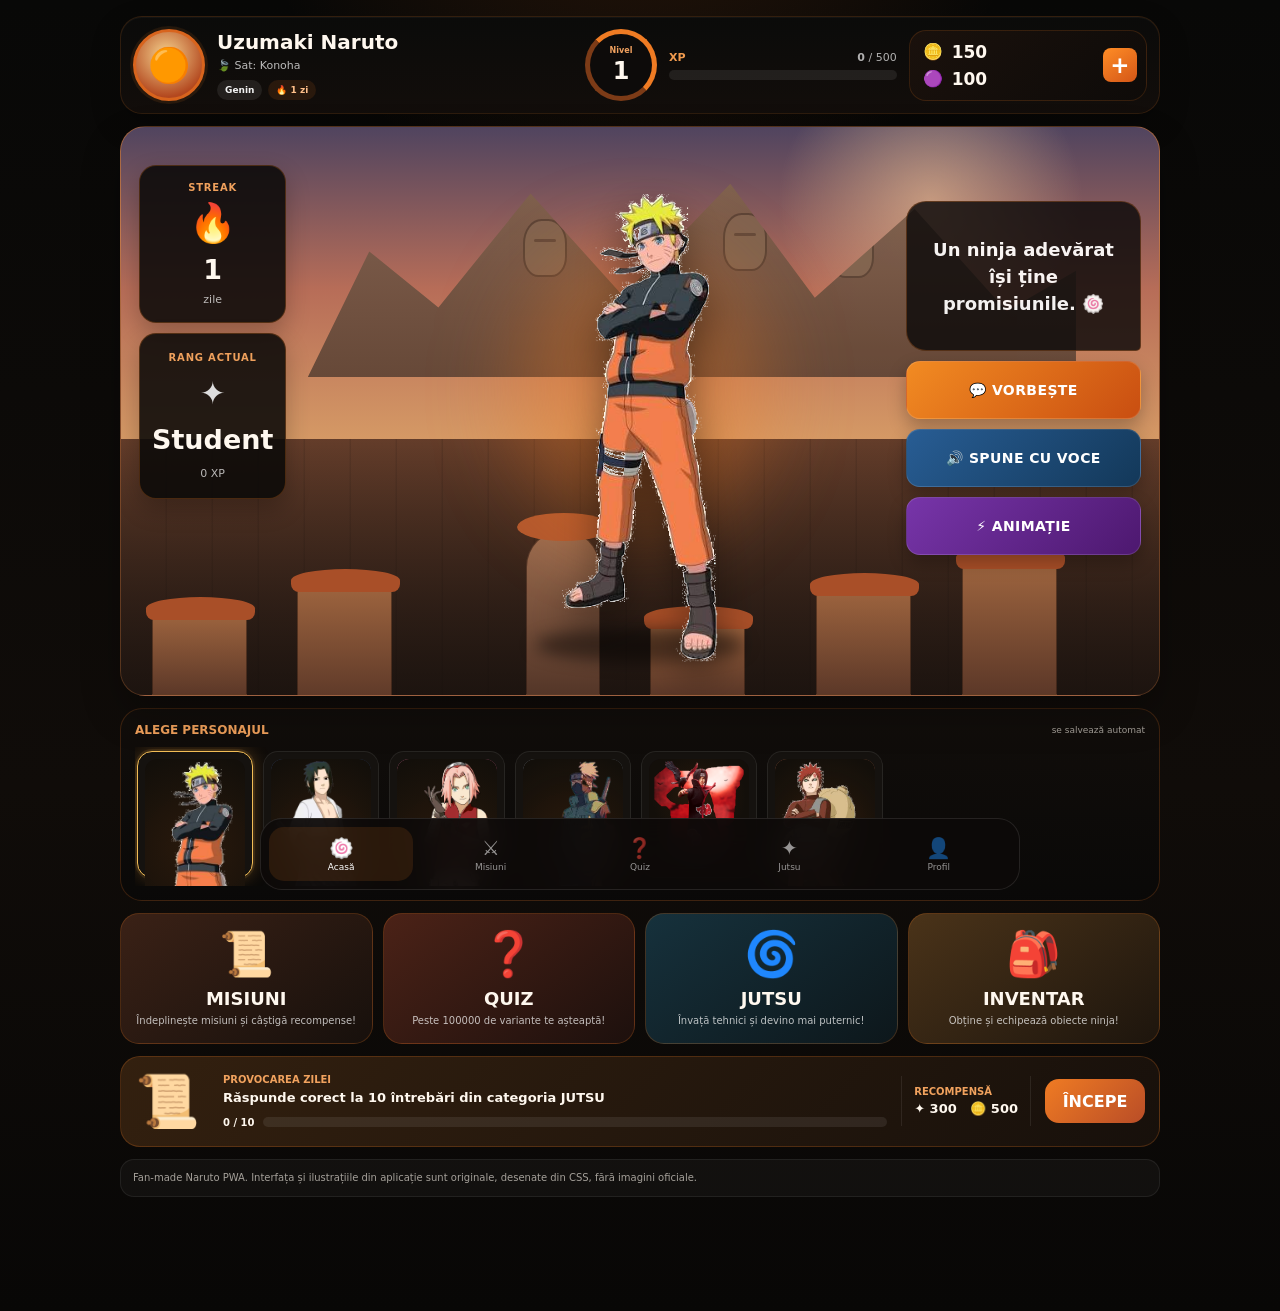
==== commit f2f9a4dd: "Add files via upload" ====
--- a/index.html
+++ b/index.html
@@ -10,7 +10,7 @@
 <title>Calea Ninja</title>
 <link rel="manifest" href="./manifest.json">
 <link rel="apple-touch-icon" href="./apple-touch-icon.png">
-<link rel="stylesheet" href="./style.css?v=15">
+<link rel="stylesheet" href="./style.css?v=16">
 </head>
 <body class="naruto-home-v3">
 
--- a/style.css
+++ b/style.css
@@ -1702,3 +1702,65 @@
     bottom:142px;
   }
 }
+
+/* =========================================================
+   HOME VIDEO v16 - VIDEO PE TOATA ZONA SCENEI
+   Cand personajul are video, clipul umple toata zona mare Home.
+   Panourile STREAK / RANG si actiunile raman deasupra.
+========================================================= */
+.hero-character.realistic-mode.home-video-mode{
+  left:0!important;
+  right:0!important;
+  top:0!important;
+  bottom:0!important;
+  width:100%!important;
+  height:100%!important;
+  max-width:none!important;
+  transform:none!important;
+  z-index:4;
+  pointer-events:none;
+}
+.hero-character.realistic-mode.home-video-mode .hero-home-video{
+  position:absolute;
+  inset:0!important;
+  width:100%!important;
+  height:100%!important;
+  max-width:none!important;
+  border-radius:24px;
+  object-fit:cover!important;
+  object-position:center center!important;
+  transform:none!important;
+  background:#050505;
+  box-shadow:none;
+  filter:saturate(1.05) contrast(1.04);
+}
+.hero-character.realistic-mode.home-video-mode .hero-aura,
+.hero-character.realistic-mode.home-video-mode .hero-shadow{
+  display:none!important;
+}
+
+/* Panourile raman lizibile peste video. */
+.hero-character.home-video-mode::after{
+  content:"";
+  position:absolute;
+  inset:0;
+  z-index:6;
+  pointer-events:none;
+  border-radius:24px;
+  background:linear-gradient(90deg,rgba(0,0,0,.15),transparent 24%,transparent 76%,rgba(0,0,0,.15));
+}
+
+@media(max-width:560px){
+  .hero-character.realistic-mode.home-video-mode{
+    inset:0!important;
+    width:100%!important;
+    height:100%!important;
+  }
+  .hero-character.realistic-mode.home-video-mode .hero-home-video{
+    inset:0!important;
+    width:100%!important;
+    height:100%!important;
+    border-radius:24px;
+    object-fit:cover!important;
+  }
+}
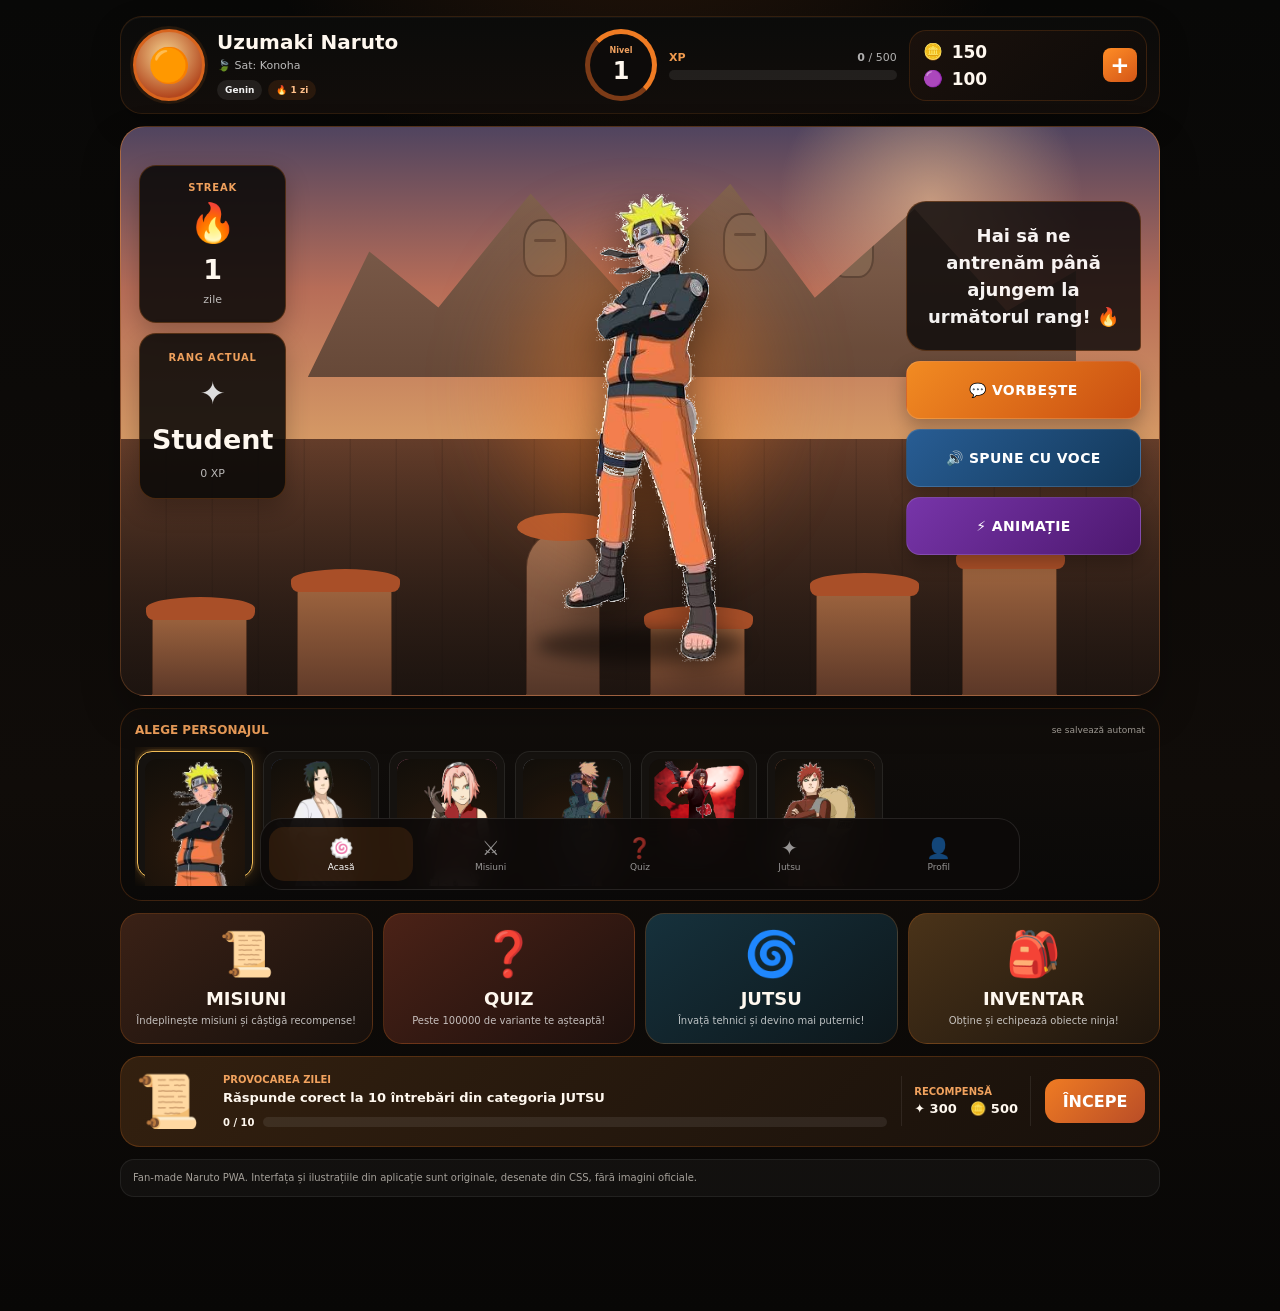
==== commit eb64e8ef: "Add files via upload" ====
--- a/index.html
+++ b/index.html
@@ -433,50 +433,64 @@
   function loadCharacterVideo(c,key,fromUser=false){
     if(!heroVideo) return;
 
+    // v17: schimbăm sursa într-un singur pas. În v16 exista un load() fără src
+    // care putea emite un error întârziat și ascundea video-ul nou, lăsând doar poza.
+    heroVideo.onerror=null;
+    heroVideo.onloadeddata=null;
+    heroVideo.oncanplay=null;
+    heroVideo.onplaying=null;
     heroVideo.pause();
-    heroVideo.removeAttribute("src");
-    heroVideo.load();
-    heroVideo.poster=c.image;
+
     heroVideo.muted=true;
     heroVideo.defaultMuted=true;
     heroVideo.volume=0;
-
-    // Afisam video-ul imediat; daca fisierul nu exista, revenim la poza.
+    heroVideo.removeAttribute("poster");
+    heroVideo.dataset.character=key;
+    heroVideo.src=c.video+"?v=17";
     hero.classList.add("home-video-mode");
-    heroVideo.src=c.video+"?v=15";
-    heroVideo.dataset.character=key;
 
     const expectedKey=key;
-    let started=false;
+    const expectedSrc=c.video;
+    let playRequested=false;
+
+    const isCurrent=()=>heroVideo.dataset.character===expectedKey;
 
     const startNow=()=>{
-      if(heroVideo.dataset.character!==expectedKey) return;
+      if(!isCurrent()) return;
       hero.classList.add("home-video-mode");
       try{ heroVideo.currentTime=0; }catch(e){}
+      playRequested=true;
       const result=heroVideo.play();
       if(result && typeof result.catch==="function"){
         result.catch(()=>bindVideoUnlock());
       }
-      started=true;
     };
 
+    const ready=()=>{
+      if(!isCurrent()) return;
+      hero.classList.add("home-video-mode");
+      if(!playRequested || heroVideo.paused) startNow();
+    };
+
     const fail=()=>{
-      if(heroVideo.dataset.character!==expectedKey) return;
-      hero.classList.remove("home-video-mode");
-    };
-
-    const ready=()=>{
-      if(heroVideo.dataset.character!==expectedKey) return;
-      if(!started) startNow();
+      if(!isCurrent()) return;
+      // Fallback la imagine doar dacă sursa curentă chiar a eșuat.
+      const current=(heroVideo.currentSrc||heroVideo.src||"");
+      if(current && current.includes(expectedSrc.replace("./",""))){
+        hero.classList.remove("home-video-mode");
+      }
     };
 
     heroVideo.onerror=fail;
     heroVideo.onloadeddata=ready;
     heroVideo.oncanplay=ready;
+    heroVideo.onplaying=()=>{
+      if(isCurrent()) hero.classList.add("home-video-mode");
+    };
+
     heroVideo.load();
 
-    // La apăsarea pe un personaj încercăm PLAY chiar în gestul utilizatorului.
-    // Asta face schimbarea mult mai rapidă în PWA pe Android/iPhone.
+    // La click/touch cerem play chiar în gestul utilizatorului.
     if(fromUser) startNow();
     else if(heroVideo.readyState>=2) ready();
   }
--- a/style.css
+++ b/style.css
@@ -1764,3 +1764,14 @@
     object-fit:cover!important;
   }
 }
+
+
+/* v17 - video real vizibil, fără poster static */
+.hero-character.home-video-mode .hero-home-video{
+  display:block!important;
+  opacity:1!important;
+  visibility:visible!important;
+}
+.hero-character.home-video-mode .hero-character-image{
+  display:none!important;
+}
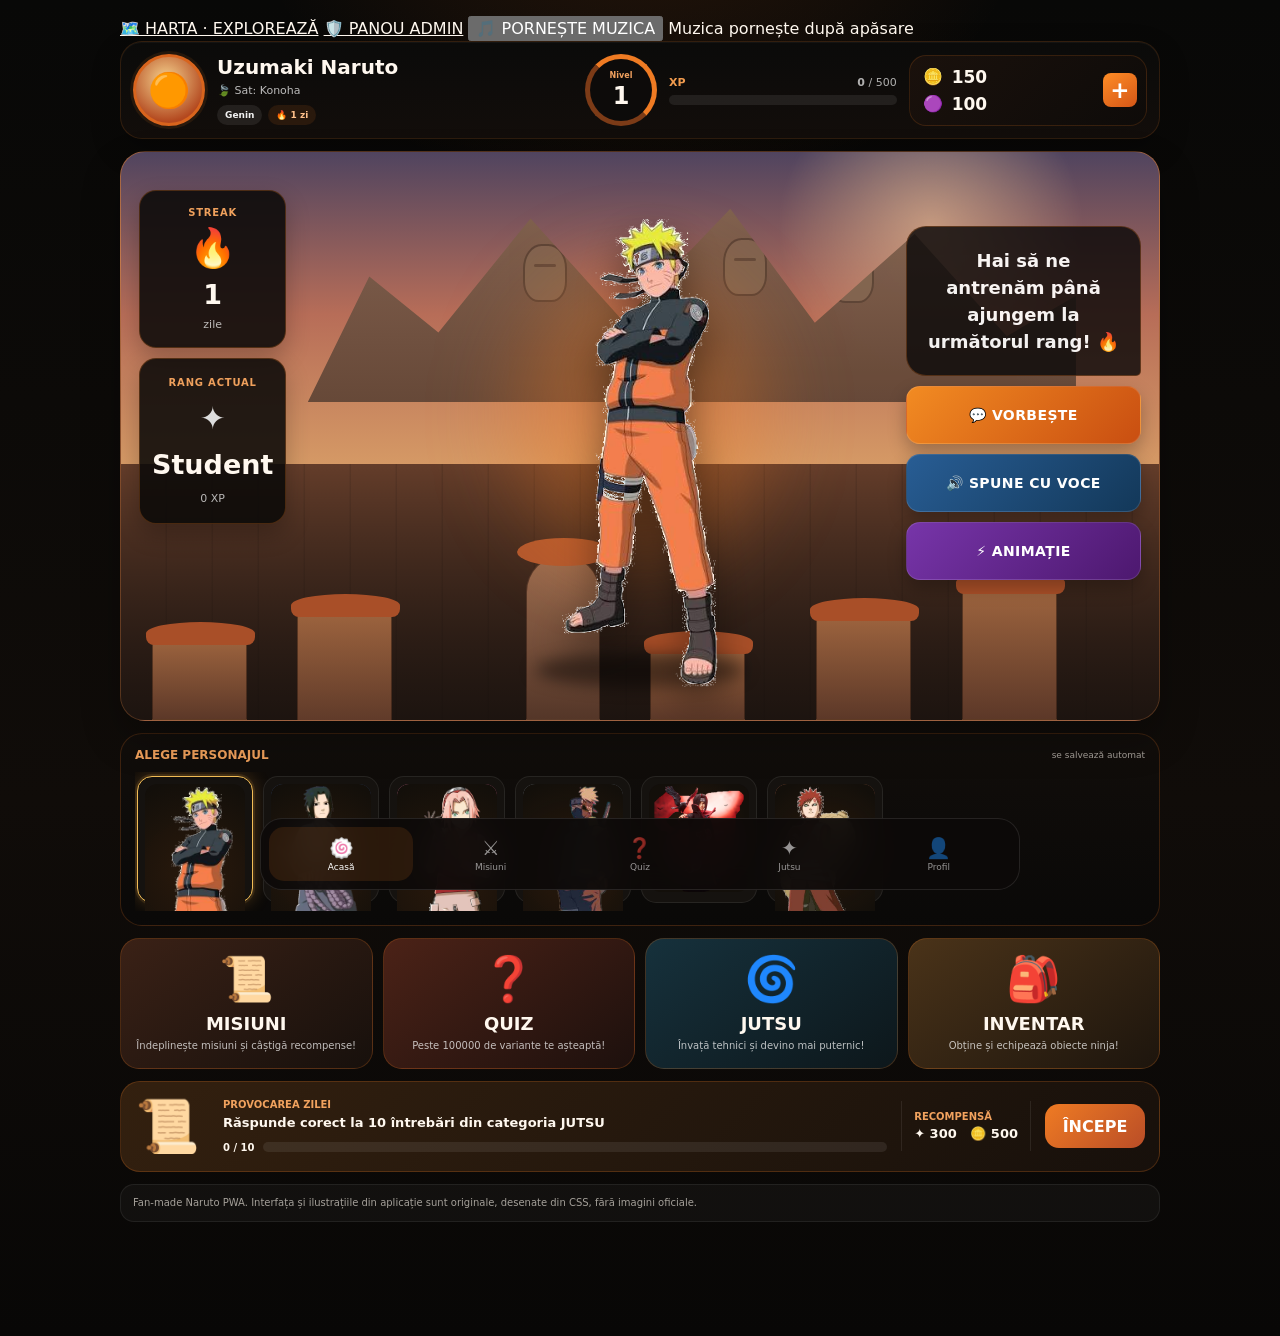
==== commit bec7150b: "Add files via upload" ====
--- a/index.html
+++ b/index.html
@@ -15,6 +15,13 @@
 <body class="naruto-home-v3">
 
 <main class="app ninja-dashboard">
+  <section class="quick-tools" aria-label="Instrumente joc">
+    <a class="quick-tool" href="./map.html">🗺️ HARTA · EXPLOREAZĂ</a>
+    <a class="quick-tool" href="./admin.html">🛡️ PANOU ADMIN</a>
+    <button class="quick-tool" id="musicToggle" type="button">🎵 PORNEȘTE MUZICA</button>
+    <audio id="bgMusic" loop preload="none"><source src="./assets/music/menu.mp3" type="audio/mpeg"></audio>
+    <span id="musicStatus" class="music-status">Muzica pornește după apăsare</span>
+  </section>
 
   <section class="ninja-profile-top">
     <div class="profile-left">
@@ -595,5 +602,18 @@
 });
 </script>
 
+
+<script>
+(()=> {
+ const audio=document.getElementById('bgMusic'), btn=document.getElementById('musicToggle'), status=document.getElementById('musicStatus');
+ if(!audio||!btn)return;
+ audio.volume=.35;
+ btn.addEventListener('click',async()=>{
+   if(audio.paused){try{await audio.play();btn.textContent='🔇 OPREȘTE MUZICA';status.textContent='Muzică activă';}
+   catch(e){status.textContent='Adaugă fișierul assets/music/menu.mp3 pentru muzică.';}}
+   else{audio.pause();btn.textContent='🎵 PORNEȘTE MUZICA';status.textContent='Muzică oprită';}
+ });
+})();
+</script>
 </body>
 </html>
